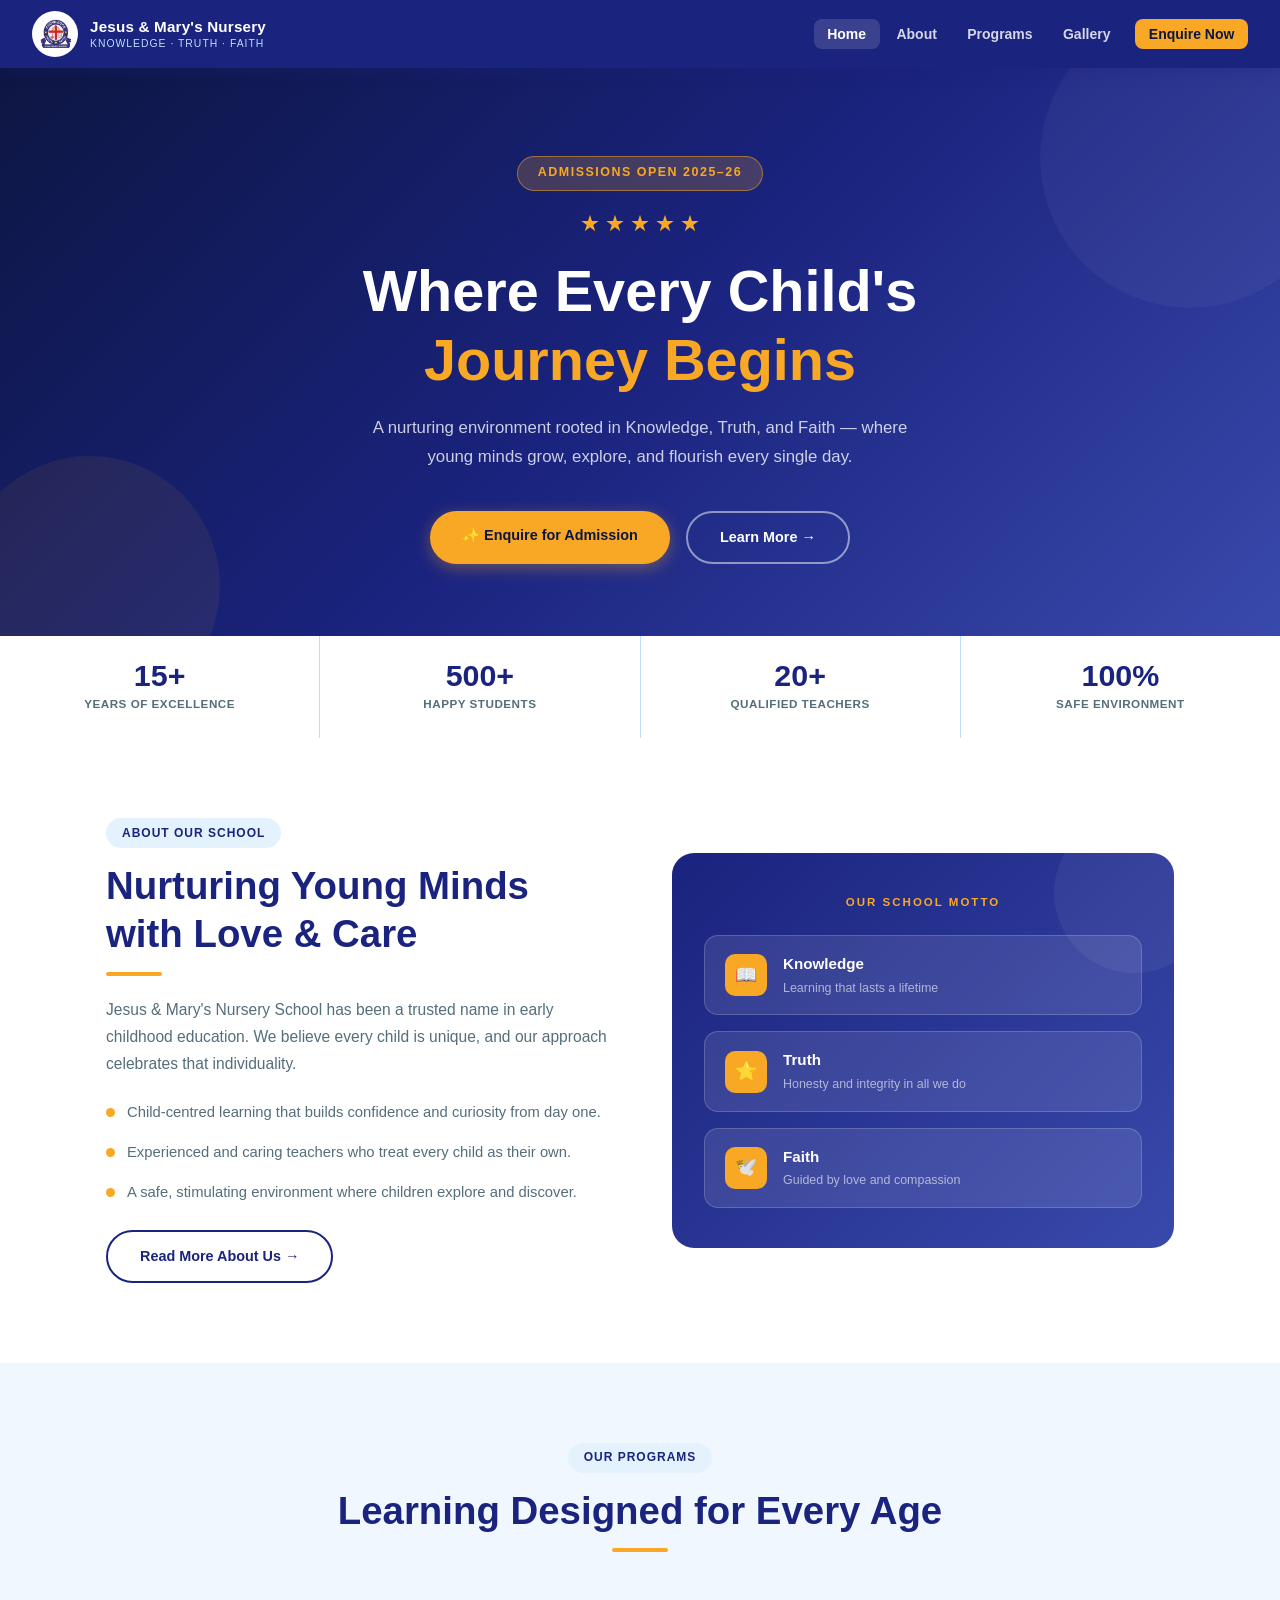
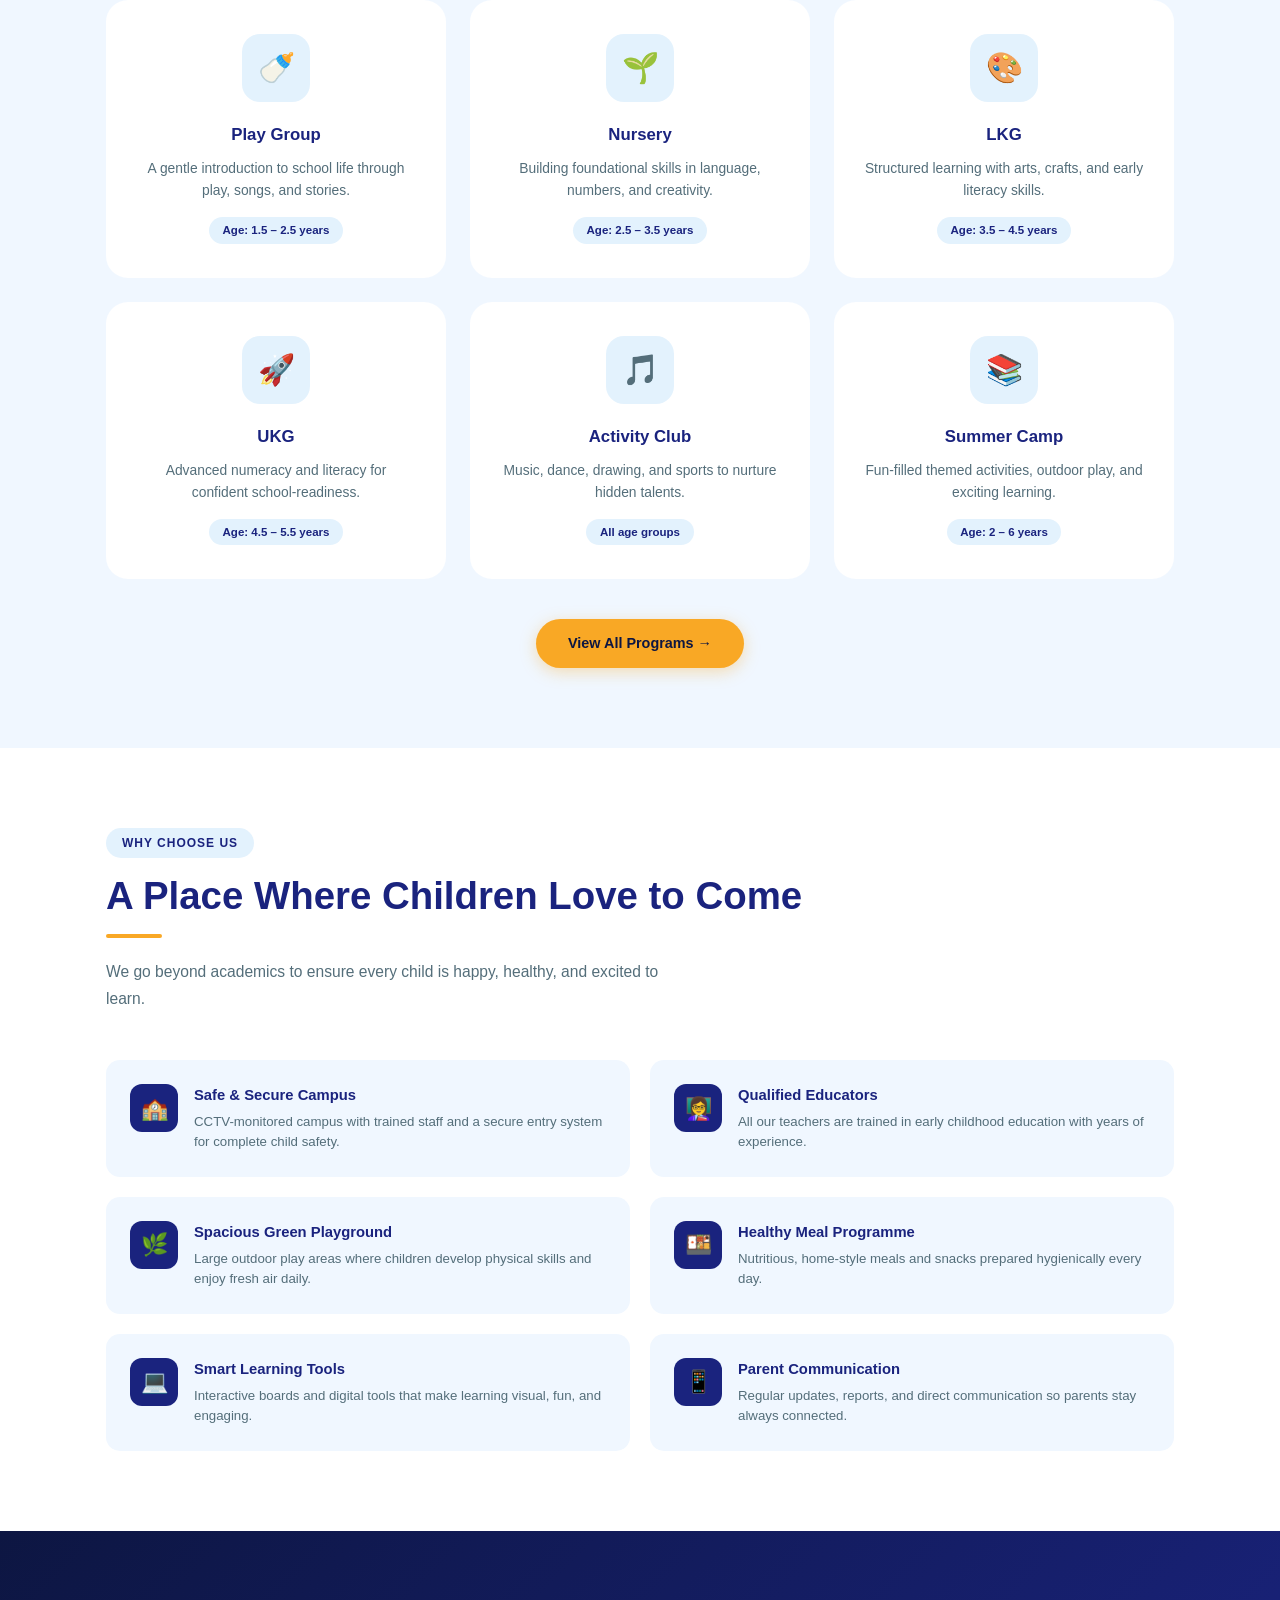
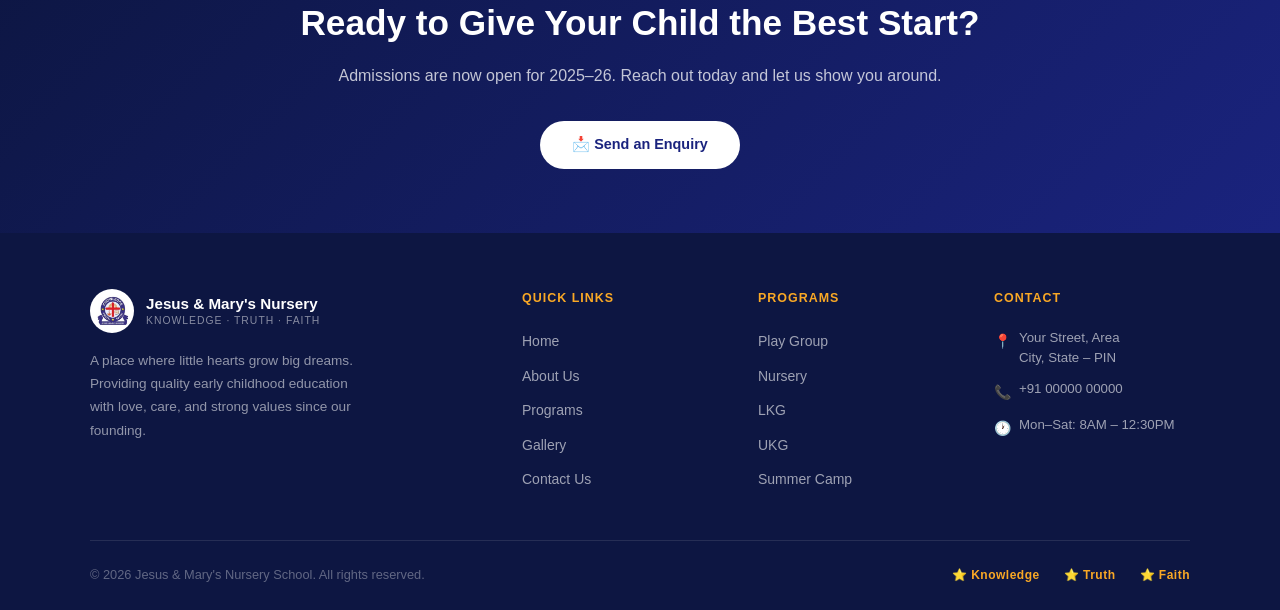
==== index.html @ dbb3da87 "Initial Commit of Jesus and Mary's Nursery School MHOW" ====
<!DOCTYPE html>
<html lang="en">
<head>
  <meta charset="UTF-8">
  <meta name="viewport" content="width=device-width, initial-scale=1.0">
  <title>Home | Jesus & Mary's Nursery School</title>
  <meta name="description" content="Jesus & Mary's Nursery School — A nurturing environment rooted in Knowledge, Truth, and Faith.">
  <link rel="stylesheet" href="css/style.css">
  <link rel="stylesheet" href="css/home.css">
</head>
<body data-page="index">

  <!-- Navbar injected by main.js -->
  <nav id="navbar"></nav>

  <!-- ── HERO ── -->
  <section class="hero">
    <div class="hero-content">
      <div class="hero-badge">Admissions Open 2025–26</div>
      <div class="hero-stars">
        <div class="star"></div><div class="star"></div><div class="star"></div>
        <div class="star"></div><div class="star"></div>
      </div>
      <h1>Where Every Child's<br><em>Journey Begins</em></h1>
      <p>A nurturing environment rooted in Knowledge, Truth, and Faith — where young minds grow, explore, and flourish every single day.</p>
      <div class="hero-btns">
        <a href="contact.html" class="btn btn-primary">✨ Enquire for Admission</a>
        <a href="about.html"   class="btn-hero-outline">Learn More →</a>
      </div>
    </div>
  </section>

  <!-- ── STATS BAR ── -->
  <div class="stats-bar">
    <div class="stat-item fade-in">
      <div class="stat-num">15+</div>
      <div class="stat-label">Years of Excellence</div>
    </div>
    <div class="stat-item fade-in delay-1">
      <div class="stat-num">500+</div>
      <div class="stat-label">Happy Students</div>
    </div>
    <div class="stat-item fade-in delay-2">
      <div class="stat-num">20+</div>
      <div class="stat-label">Qualified Teachers</div>
    </div>
    <div class="stat-item fade-in delay-3">
      <div class="stat-num">100%</div>
      <div class="stat-label">Safe Environment</div>
    </div>
  </div>

  <!-- ── ABOUT PREVIEW ── -->
  <section class="home-about">
    <div class="container">
      <div class="about-grid">
        <div class="fade-in">
          <div class="section-tag">About Our School</div>
          <h2 class="section-title">Nurturing Young Minds with Love & Care</h2>
          <div class="divider"></div>
          <p class="section-sub">Jesus & Mary's Nursery School has been a trusted name in early childhood education. We believe every child is unique, and our approach celebrates that individuality.</p>
          <div class="about-values">
            <div class="value-row">
              <div class="value-dot"></div>
              <p>Child-centred learning that builds confidence and curiosity from day one.</p>
            </div>
            <div class="value-row">
              <div class="value-dot"></div>
              <p>Experienced and caring teachers who treat every child as their own.</p>
            </div>
            <div class="value-row">
              <div class="value-dot"></div>
              <p>A safe, stimulating environment where children explore and discover.</p>
            </div>
          </div>
          <br>
          <a href="about.html" class="btn btn-outline">Read More About Us →</a>
        </div>
        <div class="motto-visual fade-in delay-2">
          <div class="motto-label">Our School Motto</div>
          <div class="motto-cards">
            <div class="motto-card">
              <div class="motto-icon">📖</div>
              <div>
                <div class="motto-card-title">Knowledge</div>
                <div class="motto-card-desc">Learning that lasts a lifetime</div>
              </div>
            </div>
            <div class="motto-card">
              <div class="motto-icon">⭐</div>
              <div>
                <div class="motto-card-title">Truth</div>
                <div class="motto-card-desc">Honesty and integrity in all we do</div>
              </div>
            </div>
            <div class="motto-card">
              <div class="motto-icon">🕊️</div>
              <div>
                <div class="motto-card-title">Faith</div>
                <div class="motto-card-desc">Guided by love and compassion</div>
              </div>
            </div>
          </div>
        </div>
      </div>
    </div>
  </section>

  <!-- ── PROGRAMS PREVIEW ── -->
  <section class="home-programs">
    <div class="container">
      <div class="text-center">
        <div class="section-tag">Our Programs</div>
        <h2 class="section-title">Learning Designed for Every Age</h2>
        <div class="divider center"></div>
      </div>
      <div class="programs-grid">
        <div class="program-card fade-in">
          <div class="prog-icon">🍼</div>
          <h3>Play Group</h3>
          <p>A gentle introduction to school life through play, songs, and stories.</p>
          <div class="prog-age">Age: 1.5 – 2.5 years</div>
        </div>
        <div class="program-card fade-in delay-1">
          <div class="prog-icon">🌱</div>
          <h3>Nursery</h3>
          <p>Building foundational skills in language, numbers, and creativity.</p>
          <div class="prog-age">Age: 2.5 – 3.5 years</div>
        </div>
        <div class="program-card fade-in delay-2">
          <div class="prog-icon">🎨</div>
          <h3>LKG</h3>
          <p>Structured learning with arts, crafts, and early literacy skills.</p>
          <div class="prog-age">Age: 3.5 – 4.5 years</div>
        </div>
        <div class="program-card fade-in">
          <div class="prog-icon">🚀</div>
          <h3>UKG</h3>
          <p>Advanced numeracy and literacy for confident school-readiness.</p>
          <div class="prog-age">Age: 4.5 – 5.5 years</div>
        </div>
        <div class="program-card fade-in delay-1">
          <div class="prog-icon">🎵</div>
          <h3>Activity Club</h3>
          <p>Music, dance, drawing, and sports to nurture hidden talents.</p>
          <div class="prog-age">All age groups</div>
        </div>
        <div class="program-card fade-in delay-2">
          <div class="prog-icon">📚</div>
          <h3>Summer Camp</h3>
          <p>Fun-filled themed activities, outdoor play, and exciting learning.</p>
          <div class="prog-age">Age: 2 – 6 years</div>
        </div>
      </div>
      <div style="text-align:center;margin-top:2.5rem;">
        <a href="programs.html" class="btn btn-primary">View All Programs →</a>
      </div>
    </div>
  </section>

  <!-- ── WHY US ── -->
  <section class="home-features">
    <div class="container">
      <div class="section-tag">Why Choose Us</div>
      <h2 class="section-title">A Place Where Children Love to Come</h2>
      <div class="divider"></div>
      <p class="section-sub">We go beyond academics to ensure every child is happy, healthy, and excited to learn.</p>
      <div class="features-grid">
        <div class="feature-card fade-in">
          <div class="feat-icon">🏫</div>
          <div>
            <h4>Safe & Secure Campus</h4>
            <p>CCTV-monitored campus with trained staff and a secure entry system for complete child safety.</p>
          </div>
        </div>
        <div class="feature-card fade-in delay-1">
          <div class="feat-icon">👩‍🏫</div>
          <div>
            <h4>Qualified Educators</h4>
            <p>All our teachers are trained in early childhood education with years of experience.</p>
          </div>
        </div>
        <div class="feature-card fade-in">
          <div class="feat-icon">🌿</div>
          <div>
            <h4>Spacious Green Playground</h4>
            <p>Large outdoor play areas where children develop physical skills and enjoy fresh air daily.</p>
          </div>
        </div>
        <div class="feature-card fade-in delay-1">
          <div class="feat-icon">🍱</div>
          <div>
            <h4>Healthy Meal Programme</h4>
            <p>Nutritious, home-style meals and snacks prepared hygienically every day.</p>
          </div>
        </div>
        <div class="feature-card fade-in">
          <div class="feat-icon">💻</div>
          <div>
            <h4>Smart Learning Tools</h4>
            <p>Interactive boards and digital tools that make learning visual, fun, and engaging.</p>
          </div>
        </div>
        <div class="feature-card fade-in delay-1">
          <div class="feat-icon">📱</div>
          <div>
            <h4>Parent Communication</h4>
            <p>Regular updates, reports, and direct communication so parents stay always connected.</p>
          </div>
        </div>
      </div>
    </div>
  </section>

  <!-- ── CTA BANNER ── -->
  <section class="home-cta">
    <div class="container text-center">
      <h2>Ready to Give Your Child the Best Start?</h2>
      <p>Admissions are now open for 2025–26. Reach out today and let us show you around.</p>
      <a href="contact.html" class="btn btn-white">📩 Send an Enquiry</a>
    </div>
  </section>

  <!-- Footer injected by main.js -->
  <footer id="footer"></footer>

  <script src="js/main.js"></script>
</body>
</html>
---- css/style.css ----
/* ═══════════════════════════════════════════════
   style.css — Shared styles for all pages
   Jesus & Mary's Nursery School
═══════════════════════════════════════════════ */

/* ── CSS VARIABLES ── */
:root {
  --primary:        #1A237E;
  --primary-light:  #3949AB;
  --primary-dark:   #0D1642;
  --sky:            #E3F2FD;
  --sky-mid:        #BBDEFB;
  --gold:           #F9A825;
  --gold-dark:      #F57F17;
  --red:            #C62828;
  --white:          #FFFFFF;
  --bg:             #F0F7FF;
  --text:           #1A237E;
  --text-muted:     #546E7A;
  --text-dark:      #1C2833;
  --border:         #BBDEFB;
  --shadow-sm:      0 2px 12px rgba(26,35,126,0.08);
  --shadow-md:      0 6px 24px rgba(26,35,126,0.12);
  --shadow-lg:      0 12px 40px rgba(26,35,126,0.16);
  --radius-sm:      8px;
  --radius-md:      14px;
  --radius-lg:      22px;
  --transition:     all 0.25s ease;
}

/* ── RESET ── */
*, *::before, *::after { margin: 0; padding: 0; box-sizing: border-box; }
html { scroll-behavior: smooth; }
body {
  font-family: 'Nunito', sans-serif;
  background: var(--white);
  color: var(--text-dark);
  overflow-x: hidden;
  line-height: 1.6;
}
img { max-width: 100%; display: block; }
a { text-decoration: none; }
ul { list-style: none; }

/* ── GOOGLE FONTS ── */
@import url('https://fonts.googleapis.com/css2?family=Nunito:wght@400;600;700;800&family=Poppins:wght@500;600;700&display=swap');

/* ══════════════════════════════════════════════
   NAVBAR
══════════════════════════════════════════════ */
#navbar {
  background: var(--primary);
  padding: 0 2rem;
  position: sticky;
  top: 0;
  z-index: 1000;
  box-shadow: 0 2px 16px rgba(26,35,126,0.35);
  height: 68px;
  display: flex;
  align-items: center;
  justify-content: space-between;
}

.nav-brand {
  display: flex;
  align-items: center;
  gap: 12px;
  text-decoration: none;
}

.nav-logo {
  width: 46px; height: 46px;
  border-radius: 50%;
  background: white;
  padding: 3px;
  object-fit: contain;
  flex-shrink: 0;
}

.nav-logo-text {
  width: 46px; height: 46px;
  border-radius: 50%;
  background: white;
  display: flex; align-items: center; justify-content: center;
  font-size: 9px; font-weight: 800;
  color: var(--primary);
  text-align: center; line-height: 1.2;
  padding: 4px; flex-shrink: 0;
}

.nav-school-name {
  color: white;
  font-size: 0.95rem;
  font-weight: 800;
  line-height: 1.2;
  letter-spacing: 0.2px;
}

.nav-school-name span {
  display: block;
  font-size: 0.65rem;
  font-weight: 500;
  color: var(--sky-mid);
  letter-spacing: 1px;
  text-transform: uppercase;
  margin-top: 2px;
}

.nav-links {
  display: flex;
  align-items: center;
  gap: 0.2rem;
}

.nav-links a {
  color: rgba(255,255,255,0.82);
  font-weight: 600;
  font-size: 0.875rem;
  padding: 0.45rem 0.85rem;
  border-radius: var(--radius-sm);
  transition: var(--transition);
}

.nav-links a:hover,
.nav-links a.active {
  background: rgba(255,255,255,0.14);
  color: white;
}

.nav-links a.nav-cta {
  background: var(--gold);
  color: var(--primary-dark) !important;
  font-weight: 800;
  margin-left: 0.5rem;
}

.nav-links a.nav-cta:hover { background: var(--gold-dark); }

.hamburger {
  display: none;
  flex-direction: column;
  gap: 5px;
  cursor: pointer;
  padding: 4px;
}

.hamburger span {
  display: block;
  width: 24px; height: 2px;
  background: white;
  border-radius: 2px;
  transition: var(--transition);
}

/* ── Mobile Nav ── */
.mobile-menu {
  display: none;
  position: absolute;
  top: 68px; left: 0; right: 0;
  background: var(--primary-dark);
  padding: 1rem;
  flex-direction: column;
  gap: 0.25rem;
  z-index: 999;
  box-shadow: var(--shadow-md);
}

.mobile-menu.open { display: flex; }

.mobile-menu a {
  color: rgba(255,255,255,0.85);
  font-weight: 600;
  font-size: 0.95rem;
  padding: 0.7rem 1rem;
  border-radius: var(--radius-sm);
  transition: var(--transition);
}

.mobile-menu a:hover { background: rgba(255,255,255,0.1); color: white; }
.mobile-menu a.nav-cta {
  background: var(--gold);
  color: var(--primary-dark);
  font-weight: 800;
  text-align: center;
  margin-top: 0.5rem;
}

/* ══════════════════════════════════════════════
   PAGE HERO BANNER (for inner pages)
══════════════════════════════════════════════ */
.page-hero {
  background: linear-gradient(135deg, var(--primary-dark) 0%, var(--primary) 60%, var(--primary-light) 100%);
  padding: 4rem 2rem 3.5rem;
  text-align: center;
  position: relative;
  overflow: hidden;
}

.page-hero::before {
  content: '';
  position: absolute;
  top: -50px; right: -50px;
  width: 220px; height: 220px;
  border-radius: 50%;
  background: rgba(255,255,255,0.04);
}

.page-hero::after {
  content: '';
  position: absolute;
  bottom: -60px; left: -30px;
  width: 200px; height: 200px;
  border-radius: 50%;
  background: rgba(249,168,37,0.07);
}

.page-hero-tag {
  display: inline-block;
  background: rgba(249,168,37,0.2);
  border: 1px solid rgba(249,168,37,0.45);
  color: var(--gold);
  padding: 0.35rem 1rem;
  border-radius: 50px;
  font-size: 0.75rem;
  font-weight: 700;
  letter-spacing: 1.5px;
  text-transform: uppercase;
  margin-bottom: 1rem;
  position: relative; z-index: 1;
}

.page-hero h1 {
  font-family: 'Poppins', sans-serif;
  font-size: clamp(1.8rem, 4vw, 3rem);
  font-weight: 700;
  color: white;
  line-height: 1.25;
  margin-bottom: 0.75rem;
  position: relative; z-index: 1;
}

.page-hero p {
  color: rgba(255,255,255,0.75);
  font-size: 1rem;
  max-width: 520px;
  margin: 0 auto;
  position: relative; z-index: 1;
}

/* ══════════════════════════════════════════════
   FOOTER
══════════════════════════════════════════════ */
#footer {
  background: var(--primary-dark);
  color: white;
  padding: 3.5rem 2rem 1.5rem;
}

.footer-inner {
  max-width: 1100px;
  margin: 0 auto;
}

.footer-grid {
  display: grid;
  grid-template-columns: 2fr 1fr 1fr 1fr;
  gap: 2.5rem;
  padding-bottom: 2.5rem;
  border-bottom: 1px solid rgba(255,255,255,0.1);
}

.footer-brand-logo {
  display: flex;
  align-items: center;
  gap: 12px;
  margin-bottom: 1rem;
}

.footer-logo-circle {
  width: 44px; height: 44px;
  border-radius: 50%;
  background: white;
  display: flex; align-items: center; justify-content: center;
  font-size: 9px; font-weight: 800;
  color: var(--primary);
  text-align: center; line-height: 1.2;
  padding: 3px; flex-shrink: 0;
}

.footer-brand-name {
  font-weight: 800;
  font-size: 0.95rem;
  line-height: 1.2;
}

.footer-brand-name span {
  display: block;
  font-size: 0.65rem;
  font-weight: 500;
  color: rgba(255,255,255,0.5);
  letter-spacing: 1px;
  text-transform: uppercase;
  margin-top: 2px;
}

.footer-brand p {
  color: rgba(255,255,255,0.55);
  font-size: 0.85rem;
  line-height: 1.7;
  max-width: 280px;
}

.footer-col h4 {
  font-size: 0.78rem;
  font-weight: 700;
  letter-spacing: 1px;
  text-transform: uppercase;
  color: var(--gold);
  margin-bottom: 1.2rem;
}

.footer-col ul li { margin-bottom: 0.55rem; }

.footer-col ul li a {
  color: rgba(255,255,255,0.6);
  font-size: 0.875rem;
  transition: var(--transition);
}

.footer-col ul li a:hover { color: white; }

.footer-contact-item {
  display: flex;
  gap: 8px;
  align-items: flex-start;
  margin-bottom: 0.7rem;
}

.footer-contact-item .fc-icon {
  font-size: 14px;
  margin-top: 2px;
  flex-shrink: 0;
}

.footer-contact-item p {
  color: rgba(255,255,255,0.6);
  font-size: 0.83rem;
  line-height: 1.5;
}

.footer-bottom {
  display: flex;
  justify-content: space-between;
  align-items: center;
  flex-wrap: wrap;
  gap: 0.5rem;
  margin-top: 1.5rem;
}

.footer-bottom p {
  color: rgba(255,255,255,0.35);
  font-size: 0.8rem;
}

.footer-motto {
  display: flex;
  gap: 1.5rem;
}

.footer-motto span {
  color: var(--gold);
  font-size: 0.75rem;
  font-weight: 700;
  letter-spacing: 0.5px;
}

/* ══════════════════════════════════════════════
   SHARED UTILITIES
══════════════════════════════════════════════ */
.container {
  max-width: 1100px;
  margin: 0 auto;
  padding: 0 1rem;
}

section { padding: 5rem 2rem; }

.section-tag {
  display: inline-block;
  background: var(--sky);
  color: var(--primary);
  padding: 0.35rem 1rem;
  border-radius: 50px;
  font-size: 0.75rem;
  font-weight: 700;
  letter-spacing: 1px;
  text-transform: uppercase;
  margin-bottom: 0.85rem;
}

.section-title {
  font-family: 'Poppins', sans-serif;
  font-size: clamp(1.6rem, 3vw, 2.4rem);
  font-weight: 700;
  color: var(--primary);
  line-height: 1.25;
  margin-bottom: 0.75rem;
}

.section-sub {
  color: var(--text-muted);
  font-size: 0.975rem;
  line-height: 1.75;
  max-width: 560px;
}

.divider {
  width: 56px; height: 4px;
  background: var(--gold);
  border-radius: 2px;
  margin: 0.85rem 0 1.25rem;
}

.divider.center { margin-left: auto; margin-right: auto; }

.text-center { text-align: center; }
.text-center .section-sub { margin-left: auto; margin-right: auto; }

/* ── BUTTONS ── */
.btn {
  display: inline-block;
  padding: 0.8rem 2rem;
  border-radius: 50px;
  font-weight: 700;
  font-size: 0.9rem;
  transition: var(--transition);
  cursor: pointer;
  border: none;
  font-family: 'Nunito', sans-serif;
}

.btn-primary {
  background: var(--gold);
  color: var(--primary-dark);
  box-shadow: 0 4px 16px rgba(249,168,37,0.35);
}

.btn-primary:hover {
  background: var(--gold-dark);
  transform: translateY(-2px);
  box-shadow: 0 8px 24px rgba(249,168,37,0.45);
}

.btn-outline {
  background: transparent;
  color: var(--primary);
  border: 2px solid var(--primary);
}

.btn-outline:hover { background: var(--primary); color: white; }

.btn-white {
  background: white;
  color: var(--primary);
}

.btn-white:hover { background: var(--sky); }

/* ── FADE-IN ANIMATION ── */
.fade-in {
  opacity: 0;
  transform: translateY(22px);
  transition: opacity 0.6s ease, transform 0.6s ease;
}

.fade-in.visible { opacity: 1; transform: translateY(0); }
.delay-1 { transition-delay: 0.1s; }
.delay-2 { transition-delay: 0.2s; }
.delay-3 { transition-delay: 0.3s; }
.delay-4 { transition-delay: 0.4s; }

/* ══════════════════════════════════════════════
   RESPONSIVE
══════════════════════════════════════════════ */
@media (max-width: 900px) {
  .footer-grid { grid-template-columns: 1fr 1fr; }
}

@media (max-width: 768px) {
  .nav-links { display: none; }
  .hamburger { display: flex; }
  section { padding: 3.5rem 1.25rem; }
  .footer-grid { grid-template-columns: 1fr 1fr; gap: 2rem; }
}

@media (max-width: 480px) {
  #navbar { padding: 0 1.25rem; }
  .footer-grid { grid-template-columns: 1fr; }
  .footer-bottom { flex-direction: column; text-align: center; }
}
---- css/home.css ----
/* ═══════════════════════════════════════════════
   home.css — Homepage specific styles
═══════════════════════════════════════════════ */

/* ── HERO ── */
.hero {
  background: linear-gradient(135deg, var(--primary-dark) 0%, var(--primary) 50%, var(--primary-light) 100%);
  padding: 5.5rem 2rem 4.5rem;
  text-align: center;
  position: relative;
  overflow: hidden;
}

.hero::before {
  content: '';
  position: absolute;
  top: -60px; right: -60px;
  width: 300px; height: 300px;
  border-radius: 50%;
  background: rgba(255,255,255,0.04);
}

.hero::after {
  content: '';
  position: absolute;
  bottom: -80px; left: -40px;
  width: 260px; height: 260px;
  border-radius: 50%;
  background: rgba(249,168,37,0.07);
}

.hero-content { position: relative; z-index: 1; }

.hero-badge {
  display: inline-block;
  background: rgba(249,168,37,0.2);
  border: 1px solid rgba(249,168,37,0.5);
  color: var(--gold);
  padding: 0.4rem 1.25rem;
  border-radius: 50px;
  font-size: 0.78rem;
  font-weight: 700;
  letter-spacing: 1.5px;
  text-transform: uppercase;
  margin-bottom: 1.5rem;
}

.hero-stars {
  display: flex;
  justify-content: center;
  gap: 7px;
  margin-bottom: 1.5rem;
}

.star {
  width: 18px; height: 18px;
  background: var(--gold);
  clip-path: polygon(50% 0%, 61% 35%, 98% 35%, 68% 57%, 79% 91%, 50% 70%, 21% 91%, 32% 57%, 2% 35%, 39% 35%);
  animation: twinkle 2s ease-in-out infinite alternate;
}

.star:nth-child(2) { animation-delay: 0.3s; }
.star:nth-child(3) { animation-delay: 0.6s; }
.star:nth-child(4) { animation-delay: 0.9s; }
.star:nth-child(5) { animation-delay: 1.2s; }

@keyframes twinkle {
  from { opacity: 0.6; transform: scale(0.9); }
  to   { opacity: 1;   transform: scale(1.1); }
}

.hero h1 {
  font-family: 'Poppins', sans-serif;
  font-size: clamp(2rem, 5vw, 3.6rem);
  font-weight: 700;
  color: white;
  line-height: 1.2;
  margin-bottom: 1.1rem;
}

.hero h1 em { color: var(--gold); font-style: normal; }

.hero p {
  color: rgba(255,255,255,0.78);
  font-size: 1.05rem;
  max-width: 540px;
  margin: 0 auto 2.5rem;
  line-height: 1.75;
}

.hero-btns {
  display: flex;
  gap: 1rem;
  justify-content: center;
  flex-wrap: wrap;
}

.btn-hero-outline {
  background: transparent;
  color: white;
  padding: 0.8rem 2rem;
  border-radius: 50px;
  font-weight: 700;
  font-size: 0.9rem;
  border: 2px solid rgba(255,255,255,0.5);
  transition: var(--transition);
  display: inline-block;
}

.btn-hero-outline:hover {
  background: rgba(255,255,255,0.1);
  border-color: white;
}

/* ── STATS BAR ── */
.stats-bar {
  background: white;
  box-shadow: var(--shadow-md);
  display: flex;
  justify-content: center;
  flex-wrap: wrap;
}

.stat-item {
  text-align: center;
  padding: 1.5rem 2.5rem;
  border-right: 1px solid var(--sky-mid);
  flex: 1;
  min-width: 120px;
}

.stat-item:last-child { border-right: none; }

.stat-num {
  font-size: 1.9rem;
  font-weight: 800;
  color: var(--primary);
  line-height: 1;
}

.stat-label {
  font-size: 0.73rem;
  color: var(--text-muted);
  font-weight: 600;
  text-transform: uppercase;
  letter-spacing: 0.5px;
  margin-top: 5px;
}

/* ── ABOUT PREVIEW ── */
.home-about { background: var(--white); }

.about-grid {
  display: grid;
  grid-template-columns: 1fr 1fr;
  gap: 4rem;
  align-items: center;
}

.motto-visual {
  background: linear-gradient(135deg, var(--primary) 0%, var(--primary-light) 100%);
  border-radius: var(--radius-lg);
  padding: 2.5rem 2rem;
  position: relative;
  overflow: hidden;
}

.motto-visual::before {
  content: '';
  position: absolute;
  top: -40px; right: -40px;
  width: 160px; height: 160px;
  border-radius: 50%;
  background: rgba(255,255,255,0.05);
}

.motto-label {
  color: var(--gold);
  font-size: 0.72rem;
  font-weight: 700;
  letter-spacing: 2px;
  text-transform: uppercase;
  margin-bottom: 1.5rem;
  text-align: center;
}

.motto-cards { display: flex; flex-direction: column; gap: 1rem; }

.motto-card {
  background: rgba(255,255,255,0.1);
  border: 1px solid rgba(255,255,255,0.18);
  border-radius: var(--radius-md);
  padding: 1rem 1.25rem;
  display: flex;
  align-items: center;
  gap: 1rem;
}

.motto-icon {
  width: 42px; height: 42px;
  background: var(--gold);
  border-radius: 10px;
  display: flex; align-items: center; justify-content: center;
  font-size: 18px;
  flex-shrink: 0;
}

.motto-card-title { color: white; font-weight: 700; font-size: 0.95rem; }
.motto-card-desc { color: rgba(255,255,255,0.6); font-size: 0.78rem; margin-top: 2px; }

.about-values { display: flex; flex-direction: column; gap: 1rem; margin-top: 1.5rem; }

.value-row {
  display: flex;
  gap: 12px;
  align-items: flex-start;
}

.value-dot {
  width: 9px; height: 9px;
  background: var(--gold);
  border-radius: 50%;
  margin-top: 7px;
  flex-shrink: 0;
}

.value-row p { color: var(--text-muted); font-size: 0.925rem; line-height: 1.6; }

/* ── PROGRAMS PREVIEW ── */
.home-programs { background: var(--bg); }

.programs-grid {
  display: grid;
  grid-template-columns: repeat(3, 1fr);
  gap: 1.5rem;
  margin-top: 3rem;
}

.program-card {
  background: white;
  border-radius: var(--radius-lg);
  padding: 2rem 1.75rem;
  text-align: center;
  transition: var(--transition);
  border: 2px solid transparent;
  position: relative;
  overflow: hidden;
}

.program-card::after {
  content: '';
  position: absolute;
  bottom: 0; left: 0; right: 0; height: 4px;
  background: var(--gold);
  transform: scaleX(0);
  transition: transform 0.3s ease;
}

.program-card:hover {
  border-color: var(--sky-mid);
  transform: translateY(-6px);
  box-shadow: var(--shadow-lg);
}

.program-card:hover::after { transform: scaleX(1); }

.prog-icon {
  width: 68px; height: 68px;
  background: var(--sky);
  border-radius: 18px;
  display: flex; align-items: center; justify-content: center;
  font-size: 30px;
  margin: 0 auto 1.25rem;
}

.program-card h3 {
  font-family: 'Poppins', sans-serif;
  color: var(--primary);
  font-size: 1.05rem;
  font-weight: 700;
  margin-bottom: 0.5rem;
}

.program-card p { color: var(--text-muted); font-size: 0.865rem; line-height: 1.6; }

.prog-age {
  display: inline-block;
  background: var(--sky);
  color: var(--primary);
  font-size: 0.72rem;
  font-weight: 700;
  padding: 0.25rem 0.85rem;
  border-radius: 50px;
  margin-top: 1rem;
}

/* ── WHY US ── */
.home-features { background: white; }

.features-grid {
  display: grid;
  grid-template-columns: repeat(2, 1fr);
  gap: 1.25rem;
  margin-top: 3rem;
}

.feature-card {
  display: flex;
  gap: 1rem;
  padding: 1.5rem;
  background: var(--bg);
  border-radius: var(--radius-md);
  transition: var(--transition);
}

.feature-card:hover { background: var(--sky); transform: translateX(4px); }

.feat-icon {
  width: 48px; height: 48px;
  background: var(--primary);
  border-radius: 12px;
  display: flex; align-items: center; justify-content: center;
  font-size: 22px;
  flex-shrink: 0;
}

.feature-card h4 { color: var(--primary); font-weight: 700; font-size: 0.925rem; margin-bottom: 0.25rem; }
.feature-card p { color: var(--text-muted); font-size: 0.83rem; line-height: 1.55; }

/* ── CTA BANNER ── */
.home-cta {
  background: linear-gradient(135deg, var(--primary-dark) 0%, var(--primary) 100%);
  text-align: center;
  padding: 4rem 2rem;
}

.home-cta h2 {
  font-family: 'Poppins', sans-serif;
  color: white;
  font-size: clamp(1.5rem, 3vw, 2.2rem);
  font-weight: 700;
  margin-bottom: 0.75rem;
}

.home-cta p {
  color: rgba(255,255,255,0.75);
  margin-bottom: 2rem;
  font-size: 1rem;
}

/* ── RESPONSIVE ── */
@media (max-width: 900px) {
  .programs-grid { grid-template-columns: repeat(2, 1fr); }
}

@media (max-width: 768px) {
  .about-grid { grid-template-columns: 1fr; gap: 2.5rem; }
  .features-grid { grid-template-columns: 1fr; }
}

@media (max-width: 480px) {
  .programs-grid { grid-template-columns: 1fr; }
  .stat-item { padding: 1.25rem 1rem; }
}
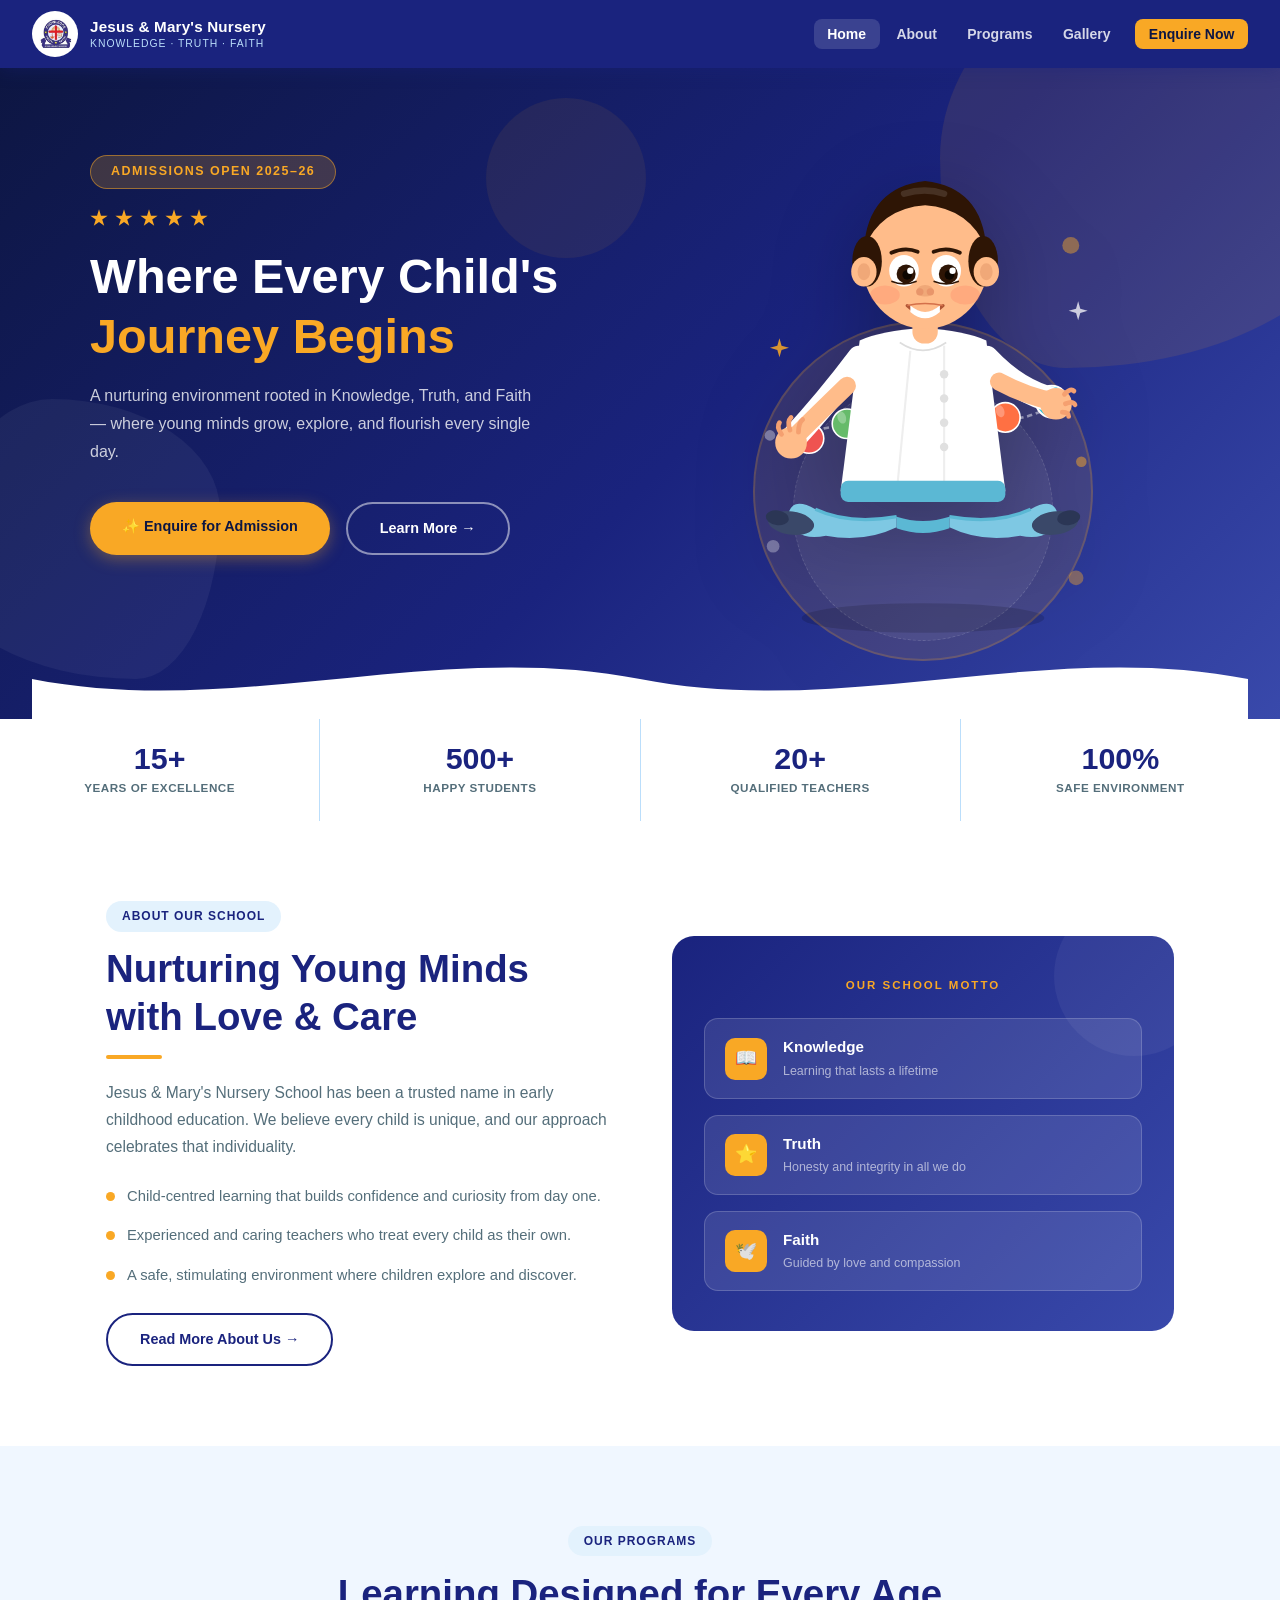
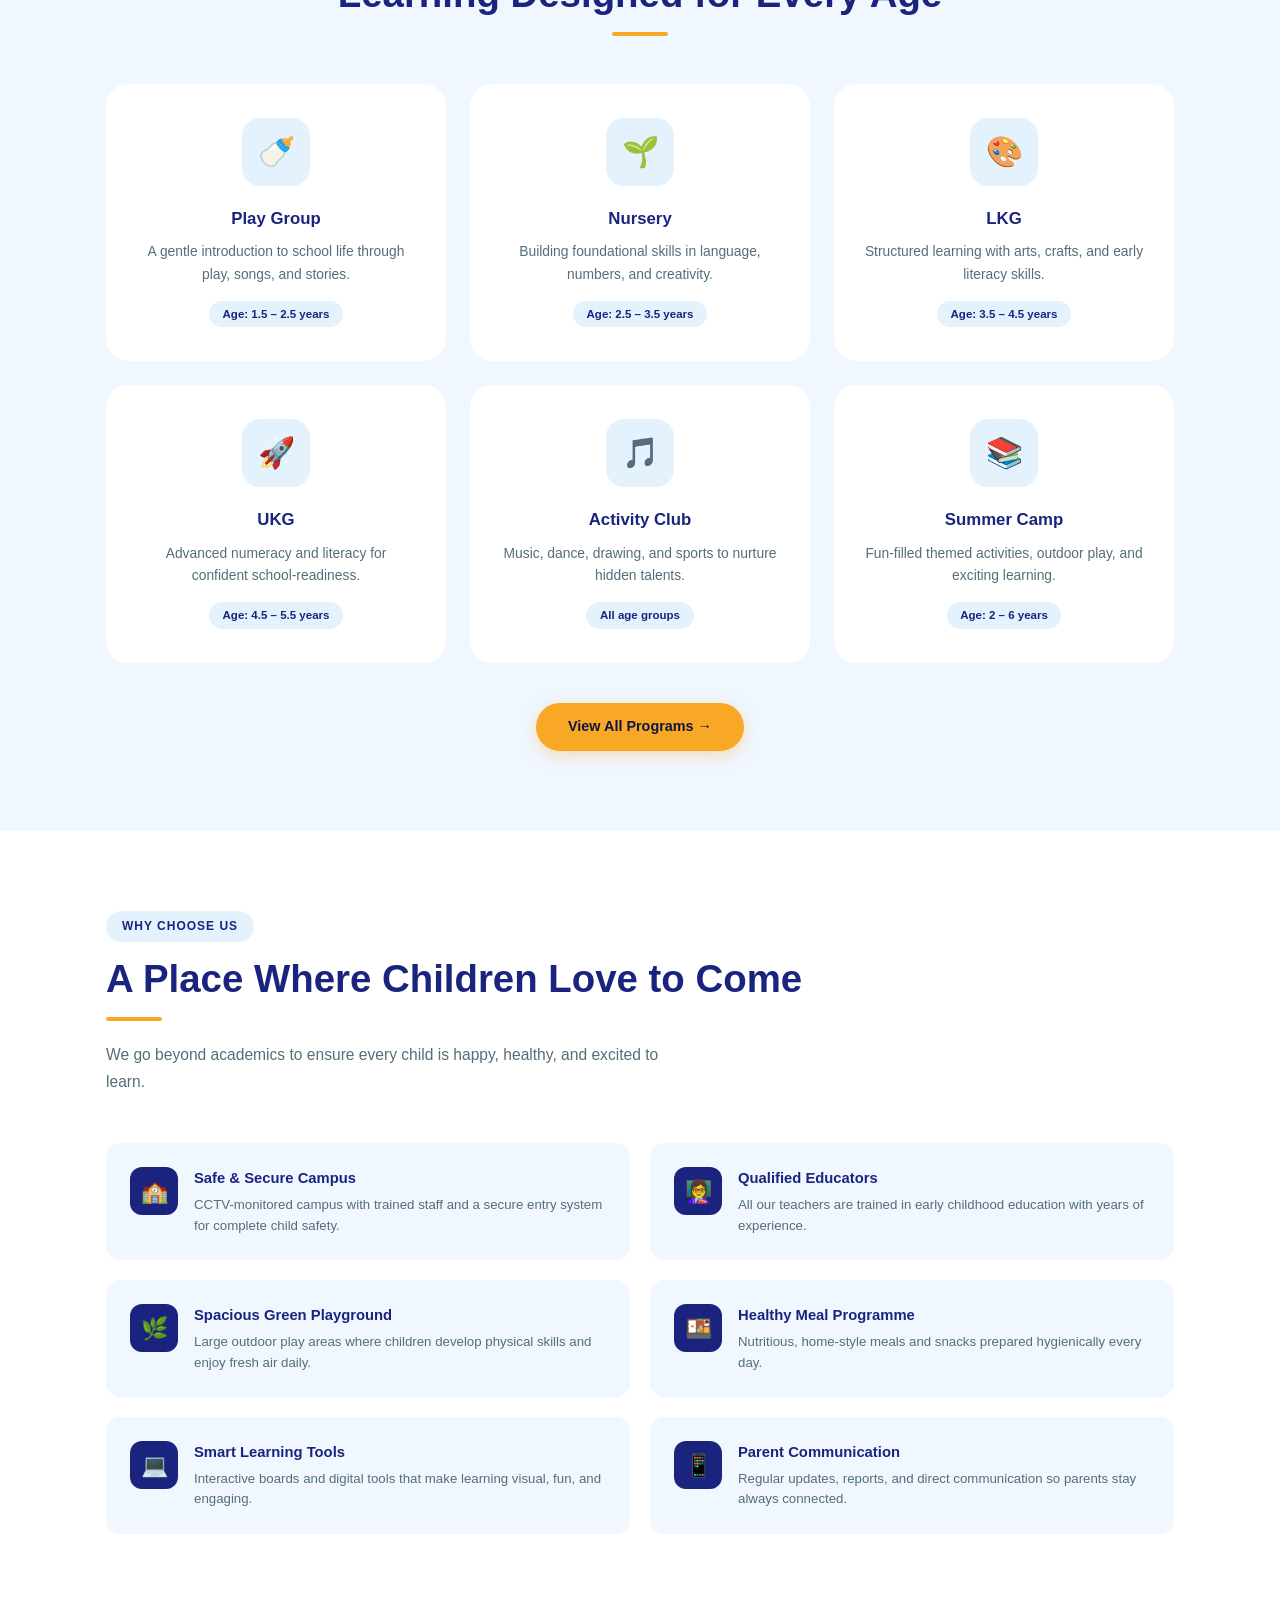
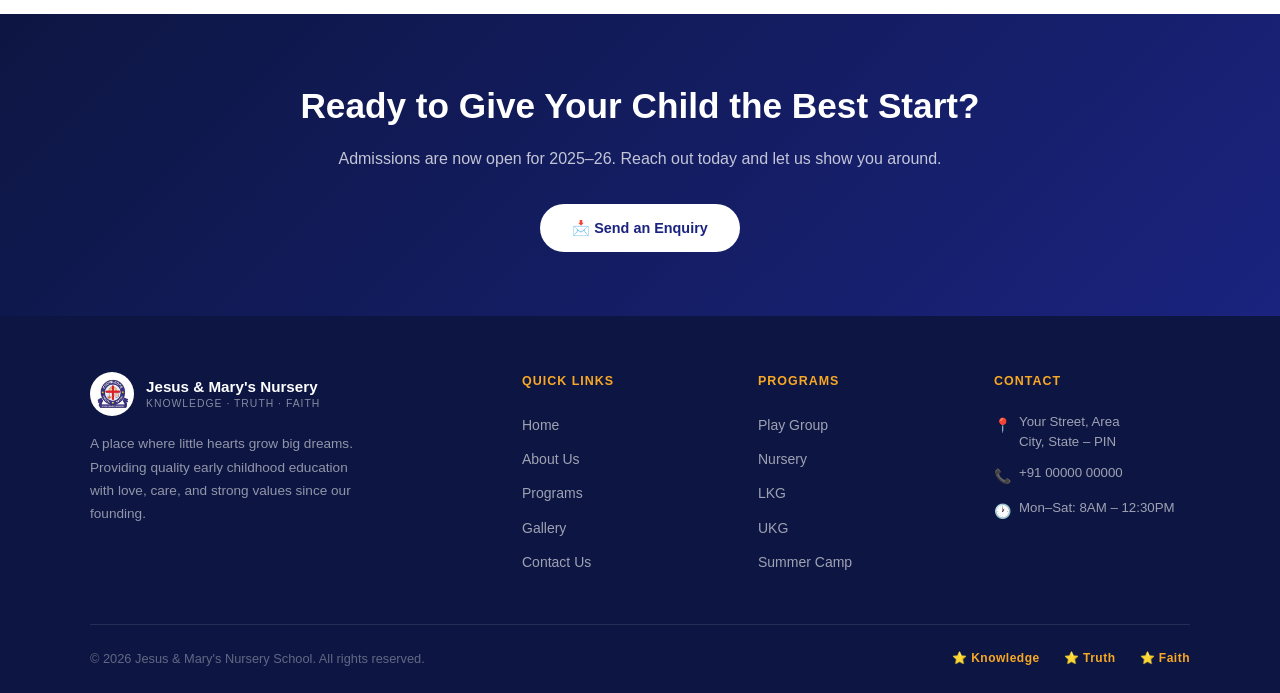
==== commit a95298a4: "Hero Design" ====
--- a/index.html
+++ b/index.html
@@ -15,18 +15,218 @@
 
   <!-- ── HERO ── -->
   <section class="hero">
-    <div class="hero-content">
-      <div class="hero-badge">Admissions Open 2025–26</div>
-      <div class="hero-stars">
-        <div class="star"></div><div class="star"></div><div class="star"></div>
-        <div class="star"></div><div class="star"></div>
-      </div>
-      <h1>Where Every Child's<br><em>Journey Begins</em></h1>
-      <p>A nurturing environment rooted in Knowledge, Truth, and Faith — where young minds grow, explore, and flourish every single day.</p>
-      <div class="hero-btns">
-        <a href="contact.html" class="btn btn-primary">✨ Enquire for Admission</a>
-        <a href="about.html"   class="btn-hero-outline">Learn More →</a>
-      </div>
+    <!-- Organic blob decorations -->
+    <div class="hero-blob hero-blob-1"></div>
+    <div class="hero-blob hero-blob-2"></div>
+    <div class="hero-blob hero-blob-3"></div>
+
+    <div class="hero-inner">
+
+      <!-- LEFT: Text -->
+      <div class="hero-content">
+        <div class="hero-badge">Admissions Open 2025–26</div>
+        <div class="hero-stars">
+          <div class="star"></div><div class="star"></div><div class="star"></div>
+          <div class="star"></div><div class="star"></div>
+        </div>
+        <h1>Where Every Child's<br><em>Journey Begins</em></h1>
+        <p>A nurturing environment rooted in Knowledge, Truth, and Faith — where young minds grow, explore, and flourish every single day.</p>
+        <div class="hero-btns">
+          <a href="contact.html" class="btn btn-primary">✨ Enquire for Admission</a>
+          <a href="about.html"   class="btn-hero-outline">Learn More →</a>
+        </div>
+      </div>
+
+      <!-- RIGHT: Child Illustration — white shirt, sky-blue pants, threading beads (fine motor skill) -->
+      <div class="hero-illustration">
+        <div class="hero-ring hero-ring-1"></div>
+        <div class="hero-ring hero-ring-2"></div>
+
+        <svg class="hero-child-svg" viewBox="0 0 360 490" xmlns="http://www.w3.org/2000/svg" aria-label="Child sitting cross-legged threading colourful beads">
+
+          <!-- Ground shadow -->
+          <ellipse cx="180" cy="468" rx="115" ry="14" fill="rgba(0,0,0,0.15)"/>
+
+          <!-- ════════════ BEAD STRING ════════════ -->
+          <!-- Thread / string -->
+          <path d="M 55 302 Q 85 282 118 288 Q 148 295 178 283 Q 210 270 244 278 Q 272 284 300 268"
+                stroke="rgba(255,255,255,0.45)" stroke-width="2.5" fill="none" stroke-dasharray="5 3.5"/>
+
+          <!-- Bead 1 – red -->
+          <circle cx="72"  cy="298" r="14" fill="#EF5350" stroke="white" stroke-width="1.5"/>
+          <ellipse cx="67" cy="292" rx="4" ry="6" fill="rgba(255,255,255,0.28)" transform="rotate(-20 67 292)"/>
+
+          <!-- Bead 2 – green -->
+          <circle cx="108" cy="284" r="14" fill="#66BB6A" stroke="white" stroke-width="1.5"/>
+          <ellipse cx="103" cy="278" rx="4" ry="6" fill="rgba(255,255,255,0.28)" transform="rotate(-20 103 278)"/>
+
+          <!-- Bead 3 – blue -->
+          <circle cx="148" cy="285" r="14" fill="#42A5F5" stroke="white" stroke-width="1.5"/>
+          <ellipse cx="143" cy="279" rx="4" ry="6" fill="rgba(255,255,255,0.28)" transform="rotate(-20 143 279)"/>
+
+          <!-- Bead 4 – gold -->
+          <circle cx="184" cy="276" r="14" fill="#FFA726" stroke="white" stroke-width="1.5"/>
+          <ellipse cx="179" cy="270" rx="4" ry="6" fill="rgba(255,255,255,0.28)" transform="rotate(-20 179 270)"/>
+
+          <!-- Bead 5 – purple -->
+          <circle cx="222" cy="277" r="14" fill="#AB47BC" stroke="white" stroke-width="1.5"/>
+          <ellipse cx="217" cy="271" rx="4" ry="6" fill="rgba(255,255,255,0.28)" transform="rotate(-20 217 271)"/>
+
+          <!-- Bead 6 – orange -->
+          <circle cx="258" cy="278" r="14" fill="#FF7043" stroke="white" stroke-width="1.5"/>
+          <ellipse cx="253" cy="272" rx="4" ry="6" fill="rgba(255,255,255,0.28)" transform="rotate(-20 253 272)"/>
+
+          <!-- Bead being threaded (teal) — in right hand -->
+          <circle cx="302" cy="263" r="15" fill="#26C6DA" stroke="white" stroke-width="2"/>
+          <ellipse cx="296" cy="256" rx="4.5" ry="7" fill="rgba(255,255,255,0.3)" transform="rotate(-20 296 256)"/>
+          <!-- Bead hole -->
+          <ellipse cx="302" cy="263" rx="4" ry="4" fill="rgba(0,0,0,0.18)"/>
+
+          <!-- ════════════ LEGS (cross-legged) ════════════ -->
+          <!-- Back left leg -->
+          <path d="M 155 372 Q 108 380 78 365 Q 55 352 52 372 Q 58 396 88 390 Q 124 397 155 382 Z"
+                fill="#7EC8E3"/>
+          <!-- Back right leg -->
+          <path d="M 205 372 Q 252 380 282 365 Q 305 352 308 372 Q 302 396 272 390 Q 236 397 205 382 Z"
+                fill="#7EC8E3"/>
+          <!-- Centre overlap -->
+          <path d="M 155 372 Q 180 380 205 372 L 205 383 Q 180 392 155 383 Z" fill="#5BB8D4"/>
+
+          <!-- Leg shading -->
+          <path d="M 78 365 Q 110 380 155 372" stroke="#5BB8D4" stroke-width="3" fill="none"/>
+          <path d="M 282 365 Q 250 380 205 372" stroke="#5BB8D4" stroke-width="3" fill="none"/>
+
+          <!-- Shoes -->
+          <ellipse cx="55"  cy="378" rx="22" ry="11" fill="#3A4869" transform="rotate(8 55 378)"/>
+          <ellipse cx="42"  cy="373" rx="11" ry="7"  fill="#2B3655" transform="rotate(8 42 373)"/>
+          <ellipse cx="305" cy="378" rx="22" ry="11" fill="#3A4869" transform="rotate(-8 305 378)"/>
+          <ellipse cx="318" cy="373" rx="11" ry="7"  fill="#2B3655" transform="rotate(-8 318 373)"/>
+
+          <!-- ════════════ BODY — white shirt ════════════ -->
+          <path d="M 120 205 Q 140 196 180 193 Q 220 196 240 205 L 258 348 Q 180 368 102 348 Z"
+                fill="white"/>
+
+          <!-- Shirt shadow/fold lines -->
+          <path d="M 168 215 L 156 340" stroke="#EEEEEE" stroke-width="2" fill="none"/>
+          <path d="M 200 210 L 200 348" stroke="#EEEEEE" stroke-width="2" fill="none"/>
+
+          <!-- Collar V-shape -->
+          <path d="M 158 207 Q 180 222 202 207" fill="none" stroke="#DDD" stroke-width="1.5"/>
+
+          <!-- Buttons -->
+          <circle cx="200" cy="237" r="4" fill="#E0E0E0"/>
+          <circle cx="200" cy="260" r="4" fill="#E0E0E0"/>
+          <circle cx="200" cy="283" r="4" fill="#E0E0E0"/>
+          <circle cx="200" cy="306" r="4" fill="#E0E0E0"/>
+
+          <!-- Shirt hem / waistband -->
+          <rect x="102" y="338" width="156" height="20" rx="7" fill="#5BB8D4"/>
+
+          <!-- ════════════ ARMS ════════════ -->
+          <!-- Left arm (extended left, holding string start) -->
+          <path d="M 120 222 Q 90 262 55 300" stroke="white" stroke-width="24" fill="none" stroke-linecap="round"/>
+          <!-- Left forearm (skin) -->
+          <path d="M 108 248 Q 80 275 55 300" stroke="#FFBC8A" stroke-width="17" fill="none" stroke-linecap="round"/>
+          <!-- Left hand -->
+          <circle cx="55" cy="302" r="15" fill="#FFBC8A"/>
+          <!-- Left fingers -->
+          <path d="M 46 294 Q 41 287 44 283" stroke="#F5A070" stroke-width="4.5" fill="none" stroke-linecap="round"/>
+          <path d="M 54 290 Q 51 282 55 278" stroke="#F5A070" stroke-width="4.5" fill="none" stroke-linecap="round"/>
+          <path d="M 62 292 Q 62 283 66 280" stroke="#F5A070" stroke-width="4.5" fill="none" stroke-linecap="round"/>
+
+          <!-- Right arm (bent, picking up / threading bead) -->
+          <path d="M 240 222 Q 270 254 305 262" stroke="white" stroke-width="24" fill="none" stroke-linecap="round"/>
+          <!-- Right forearm (skin) -->
+          <path d="M 252 244 Q 278 258 305 263" stroke="#FFBC8A" stroke-width="17" fill="none" stroke-linecap="round"/>
+          <!-- Right hand -->
+          <circle cx="306" cy="265" r="15" fill="#FFBC8A"/>
+          <!-- Right fingers (pincer grip — fine motor) -->
+          <path d="M 314 256 Q 320 250 323 253" stroke="#F5A070" stroke-width="4.5" fill="none" stroke-linecap="round"/>
+          <path d="M 315 265 Q 322 262 324 266" stroke="#F5A070" stroke-width="4.5" fill="none" stroke-linecap="round"/>
+          <path d="M 312 273 Q 318 273 318 277" stroke="#F5A070" stroke-width="4.5" fill="none" stroke-linecap="round"/>
+
+          <!-- ════════════ NECK ════════════ -->
+          <rect x="170" y="178" width="24" height="30" rx="11" fill="#FFBC8A"/>
+
+          <!-- ════════════ HEAD ════════════ -->
+          <ellipse cx="182" cy="130" rx="60" ry="64" fill="#FFBC8A"/>
+
+          <!-- ════════════ HAIR ════════════ -->
+          <!-- Main hair -->
+          <path d="M 124 118 Q 128 60 182 54 Q 236 60 240 118 Q 224 80 182 77 Q 140 80 124 118 Z"
+                fill="#2E1505"/>
+          <!-- Left side hair -->
+          <ellipse cx="127" cy="130" rx="14" ry="24" fill="#2E1505"/>
+          <!-- Right side hair -->
+          <ellipse cx="237" cy="130" rx="14" ry="24" fill="#2E1505"/>
+          <!-- Hair highlight -->
+          <path d="M 162 66 Q 182 60 200 66" stroke="rgba(255,255,255,0.12)" stroke-width="6" fill="none" stroke-linecap="round"/>
+
+          <!-- ════════════ EARS ════════════ -->
+          <ellipse cx="124" cy="140" rx="12" ry="14" fill="#FFBC8A"/>
+          <ellipse cx="240" cy="140" rx="12" ry="14" fill="#FFBC8A"/>
+          <ellipse cx="124" cy="140" rx="6"  ry="8"  fill="#F0A878"/>
+          <ellipse cx="240" cy="140" rx="6"  ry="8"  fill="#F0A878"/>
+
+          <!-- ════════════ EYES ════════════ -->
+          <!-- Whites -->
+          <ellipse cx="162" cy="139" rx="14" ry="15" fill="white"/>
+          <ellipse cx="202" cy="139" rx="14" ry="15" fill="white"/>
+          <!-- Irises -->
+          <circle cx="164" cy="142" r="9"  fill="#2E1505"/>
+          <circle cx="204" cy="142" r="9"  fill="#2E1505"/>
+          <!-- Pupils -->
+          <circle cx="165" cy="143" r="4.5" fill="#0D0600"/>
+          <circle cx="205" cy="143" r="4.5" fill="#0D0600"/>
+          <!-- Shines -->
+          <circle cx="168" cy="139" r="3"  fill="white"/>
+          <circle cx="208" cy="139" r="3"  fill="white"/>
+          <!-- Lower lash line -->
+          <path d="M 150 149 Q 162 154 174 149" stroke="#2E1505" stroke-width="1.5" fill="none"/>
+          <path d="M 190 149 Q 202 154 214 149" stroke="#2E1505" stroke-width="1.5" fill="none"/>
+
+          <!-- ════════════ EYEBROWS ════════════ -->
+          <path d="M 150 122 Q 163 116 175 121" stroke="#2E1505" stroke-width="3.5" fill="none" stroke-linecap="round"/>
+          <path d="M 190 121 Q 203 116 215 122" stroke="#2E1505" stroke-width="3.5" fill="none" stroke-linecap="round"/>
+
+          <!-- ════════════ NOSE ════════════ -->
+          <ellipse cx="182" cy="158" rx="8" ry="5.5" fill="#F0A878"/>
+          <circle cx="177" cy="159" r="3.5" fill="#E8956A"/>
+          <circle cx="187" cy="159" r="3.5" fill="#E8956A"/>
+
+          <!-- ════════════ SMILE ════════════ -->
+          <path d="M 165 172 Q 182 188 199 172" stroke="#B05535" stroke-width="3" fill="none" stroke-linecap="round"/>
+          <!-- Teeth -->
+          <path d="M 168 172 Q 182 184 196 172 L 196 178 Q 182 190 168 178 Z" fill="white"/>
+          <!-- Lip detail -->
+          <path d="M 165 172 Q 182 168 199 172" stroke="#D4704A" stroke-width="1.5" fill="none"/>
+
+          <!-- ════════════ CHEEKS ════════════ -->
+          <ellipse cx="144" cy="162" rx="14" ry="9" fill="rgba(255,100,80,0.2)"/>
+          <ellipse cx="220" cy="162" rx="14" ry="9" fill="rgba(255,100,80,0.2)"/>
+
+          <!-- ════════════ DECORATIVE SPARKLES ════════════ -->
+          <!-- Gold star left -->
+          <path d="M 42 210 L 44 203 L 46 210 L 53 212 L 46 214 L 44 221 L 42 214 L 35 212 Z"
+                fill="rgba(249,168,37,0.85)"/>
+          <!-- White star right -->
+          <path d="M 325 175 L 327 168 L 329 175 L 336 177 L 329 179 L 327 186 L 325 179 L 318 177 Z"
+                fill="rgba(255,255,255,0.75)"/>
+          <!-- Small dot accents -->
+          <circle cx="35"  cy="295" r="5" fill="rgba(255,255,255,0.35)"/>
+          <circle cx="330" cy="320" r="5" fill="rgba(249,168,37,0.5)"/>
+          <circle cx="325" cy="430" r="7" fill="rgba(249,168,37,0.4)"/>
+          <circle cx="38"  cy="400" r="6" fill="rgba(255,255,255,0.3)"/>
+          <circle cx="320" cy="115" r="8" fill="rgba(249,168,37,0.45)"/>
+        </svg>
+      </div>
+    </div>
+
+    <!-- Wave bottom transition to white -->
+    <div class="hero-wave-bottom">
+      <svg viewBox="0 0 1440 80" preserveAspectRatio="none" xmlns="http://www.w3.org/2000/svg">
+        <path d="M0,40 C240,80 480,0 720,40 C960,80 1200,0 1440,40 L1440,80 L0,80 Z" fill="white"/>
+      </svg>
     </div>
   </section>
 
@@ -56,9 +256,9 @@
       <div class="about-grid">
         <div class="fade-in">
           <div class="section-tag">About Our School</div>
-          <h2 class="section-title">Nurturing Young Minds with Love & Care</h2>
+          <h2 class="section-title">Nurturing Young Minds with Love &amp; Care</h2>
           <div class="divider"></div>
-          <p class="section-sub">Jesus & Mary's Nursery School has been a trusted name in early childhood education. We believe every child is unique, and our approach celebrates that individuality.</p>
+          <p class="section-sub">Jesus &amp; Mary's Nursery School has been a trusted name in early childhood education. We believe every child is unique, and our approach celebrates that individuality.</p>
           <div class="about-values">
             <div class="value-row">
               <div class="value-dot"></div>
@@ -169,7 +369,7 @@
         <div class="feature-card fade-in">
           <div class="feat-icon">🏫</div>
           <div>
-            <h4>Safe & Secure Campus</h4>
+            <h4>Safe &amp; Secure Campus</h4>
             <p>CCTV-monitored campus with trained staff and a secure entry system for complete child safety.</p>
           </div>
         </div>
--- a/css/home.css
+++ b/css/home.css
@@ -1,35 +1,69 @@
 /* ═══════════════════════════════════════════════
    home.css — Homepage specific styles
+   Jesus & Mary's Nursery School
 ═══════════════════════════════════════════════ */
 
-/* ── HERO ── */
+/* ══════════════════════════════════════════════
+   HERO — SPLIT LAYOUT
+══════════════════════════════════════════════ */
 .hero {
-  background: linear-gradient(135deg, var(--primary-dark) 0%, var(--primary) 50%, var(--primary-light) 100%);
-  padding: 5.5rem 2rem 4.5rem;
-  text-align: center;
+  background: linear-gradient(135deg, var(--primary-dark) 0%, var(--primary) 55%, var(--primary-light) 100%);
+  padding: 3.5rem 2rem 0;
   position: relative;
   overflow: hidden;
-}
-
-.hero::before {
-  content: '';
+  min-height: 560px;
+}
+
+/* ── Organic blob decorations ── */
+.hero-blob {
   position: absolute;
-  top: -60px; right: -60px;
-  width: 300px; height: 300px;
   border-radius: 50%;
-  background: rgba(255,255,255,0.04);
-}
-
-.hero::after {
-  content: '';
-  position: absolute;
-  bottom: -80px; left: -40px;
-  width: 260px; height: 260px;
+  pointer-events: none;
+}
+
+.hero-blob-1 {
+  width: 420px; height: 420px;
+  top: -120px; right: -80px;
+  background: rgba(249,168,37,0.10);
+  border-radius: 60% 40% 70% 30% / 50% 60% 40% 50%;
+  animation: blobFloat 8s ease-in-out infinite alternate;
+}
+
+.hero-blob-2 {
+  width: 280px; height: 280px;
+  bottom: 40px; left: -60px;
+  background: rgba(255,255,255,0.05);
+  border-radius: 40% 60% 30% 70% / 60% 40% 60% 40%;
+  animation: blobFloat 10s ease-in-out infinite alternate-reverse;
+}
+
+.hero-blob-3 {
+  width: 160px; height: 160px;
+  top: 30px; left: 38%;
+  background: rgba(249,168,37,0.07);
   border-radius: 50%;
-  background: rgba(249,168,37,0.07);
-}
-
-.hero-content { position: relative; z-index: 1; }
+  animation: blobFloat 6s ease-in-out infinite alternate;
+}
+
+@keyframes blobFloat {
+  from { transform: translate(0, 0) scale(1); }
+  to   { transform: translate(12px, -18px) scale(1.04); }
+}
+
+/* ── Inner layout ── */
+.hero-inner {
+  max-width: 1100px;
+  margin: 0 auto;
+  display: grid;
+  grid-template-columns: 1fr 1fr;
+  align-items: center;
+  gap: 2rem;
+  position: relative;
+  z-index: 2;
+}
+
+/* ── LEFT: Text ── */
+.hero-content { padding-bottom: 3.5rem; }
 
 .hero-badge {
   display: inline-block;
@@ -42,14 +76,13 @@
   font-weight: 700;
   letter-spacing: 1.5px;
   text-transform: uppercase;
-  margin-bottom: 1.5rem;
+  margin-bottom: 1.25rem;
 }
 
 .hero-stars {
   display: flex;
-  justify-content: center;
   gap: 7px;
-  margin-bottom: 1.5rem;
+  margin-bottom: 1.25rem;
 }
 
 .star {
@@ -71,27 +104,26 @@
 
 .hero h1 {
   font-family: 'Poppins', sans-serif;
-  font-size: clamp(2rem, 5vw, 3.6rem);
+  font-size: clamp(2rem, 3.8vw, 3.2rem);
   font-weight: 700;
   color: white;
-  line-height: 1.2;
-  margin-bottom: 1.1rem;
+  line-height: 1.22;
+  margin-bottom: 1rem;
 }
 
 .hero h1 em { color: var(--gold); font-style: normal; }
 
 .hero p {
   color: rgba(255,255,255,0.78);
-  font-size: 1.05rem;
-  max-width: 540px;
-  margin: 0 auto 2.5rem;
+  font-size: 1rem;
+  max-width: 460px;
+  margin-bottom: 2.25rem;
   line-height: 1.75;
 }
 
 .hero-btns {
   display: flex;
   gap: 1rem;
-  justify-content: center;
   flex-wrap: wrap;
 }
 
@@ -112,7 +144,67 @@
   border-color: white;
 }
 
-/* ── STATS BAR ── */
+/* ── RIGHT: Illustration ── */
+.hero-illustration {
+  position: relative;
+  display: flex;
+  align-items: flex-end;
+  justify-content: center;
+}
+
+/* Decorative rings behind the child */
+.hero-ring {
+  position: absolute;
+  border-radius: 50%;
+  pointer-events: none;
+}
+
+.hero-ring-1 {
+  width: 340px; height: 340px;
+  bottom: -20px;
+  background: rgba(249,168,37,0.12);
+  border: 2px solid rgba(249,168,37,0.2);
+}
+
+.hero-ring-2 {
+  width: 260px; height: 260px;
+  bottom: 0;
+  background: rgba(255,255,255,0.06);
+  border: 1.5px dashed rgba(255,255,255,0.15);
+}
+
+.hero-child-svg {
+  width: 100%;
+  max-width: 380px;
+  height: auto;
+  position: relative;
+  z-index: 2;
+  filter: drop-shadow(0 20px 40px rgba(0,0,0,0.25));
+  animation: childFloat 5s ease-in-out infinite alternate;
+}
+
+@keyframes childFloat {
+  from { transform: translateY(0); }
+  to   { transform: translateY(-10px); }
+}
+
+/* ── Wave bottom ── */
+.hero-wave-bottom {
+  position: relative;
+  z-index: 2;
+  margin-top: -2px;
+  line-height: 0;
+}
+
+.hero-wave-bottom svg {
+  display: block;
+  width: 100%;
+  height: 80px;
+}
+
+/* ══════════════════════════════════════════════
+   STATS BAR
+══════════════════════════════════════════════ */
 .stats-bar {
   background: white;
   box-shadow: var(--shadow-md);
@@ -147,7 +239,9 @@
   margin-top: 5px;
 }
 
-/* ── ABOUT PREVIEW ── */
+/* ══════════════════════════════════════════════
+   ABOUT PREVIEW
+══════════════════════════════════════════════ */
 .home-about { background: var(--white); }
 
 .about-grid {
@@ -226,7 +320,9 @@
 
 .value-row p { color: var(--text-muted); font-size: 0.925rem; line-height: 1.6; }
 
-/* ── PROGRAMS PREVIEW ── */
+/* ══════════════════════════════════════════════
+   PROGRAMS PREVIEW
+══════════════════════════════════════════════ */
 .home-programs { background: var(--bg); }
 
 .programs-grid {
@@ -294,7 +390,9 @@
   margin-top: 1rem;
 }
 
-/* ── WHY US ── */
+/* ══════════════════════════════════════════════
+   WHY US
+══════════════════════════════════════════════ */
 .home-features { background: white; }
 
 .features-grid {
@@ -327,7 +425,9 @@
 .feature-card h4 { color: var(--primary); font-weight: 700; font-size: 0.925rem; margin-bottom: 0.25rem; }
 .feature-card p { color: var(--text-muted); font-size: 0.83rem; line-height: 1.55; }
 
-/* ── CTA BANNER ── */
+/* ══════════════════════════════════════════════
+   CTA BANNER
+══════════════════════════════════════════════ */
 .home-cta {
   background: linear-gradient(135deg, var(--primary-dark) 0%, var(--primary) 100%);
   text-align: center;
@@ -348,12 +448,27 @@
   font-size: 1rem;
 }
 
-/* ── RESPONSIVE ── */
+/* ══════════════════════════════════════════════
+   RESPONSIVE
+══════════════════════════════════════════════ */
 @media (max-width: 900px) {
   .programs-grid { grid-template-columns: repeat(2, 1fr); }
 }
 
 @media (max-width: 768px) {
+  .hero { padding: 3rem 1.5rem 0; min-height: auto; }
+  .hero-inner {
+    grid-template-columns: 1fr;
+    text-align: center;
+  }
+  .hero-content { padding-bottom: 1.5rem; }
+  .hero-content p { max-width: 100%; }
+  .hero-btns { justify-content: center; }
+  .hero-stars { justify-content: center; }
+  .hero-illustration { max-height: 340px; }
+  .hero-child-svg { max-width: 280px; }
+  .hero-ring-1 { width: 260px; height: 260px; }
+  .hero-ring-2 { width: 200px; height: 200px; }
   .about-grid { grid-template-columns: 1fr; gap: 2.5rem; }
   .features-grid { grid-template-columns: 1fr; }
 }
@@ -361,4 +476,5 @@
 @media (max-width: 480px) {
   .programs-grid { grid-template-columns: 1fr; }
   .stat-item { padding: 1.25rem 1rem; }
-}
+  .hero h1 { font-size: 1.75rem; }
+}
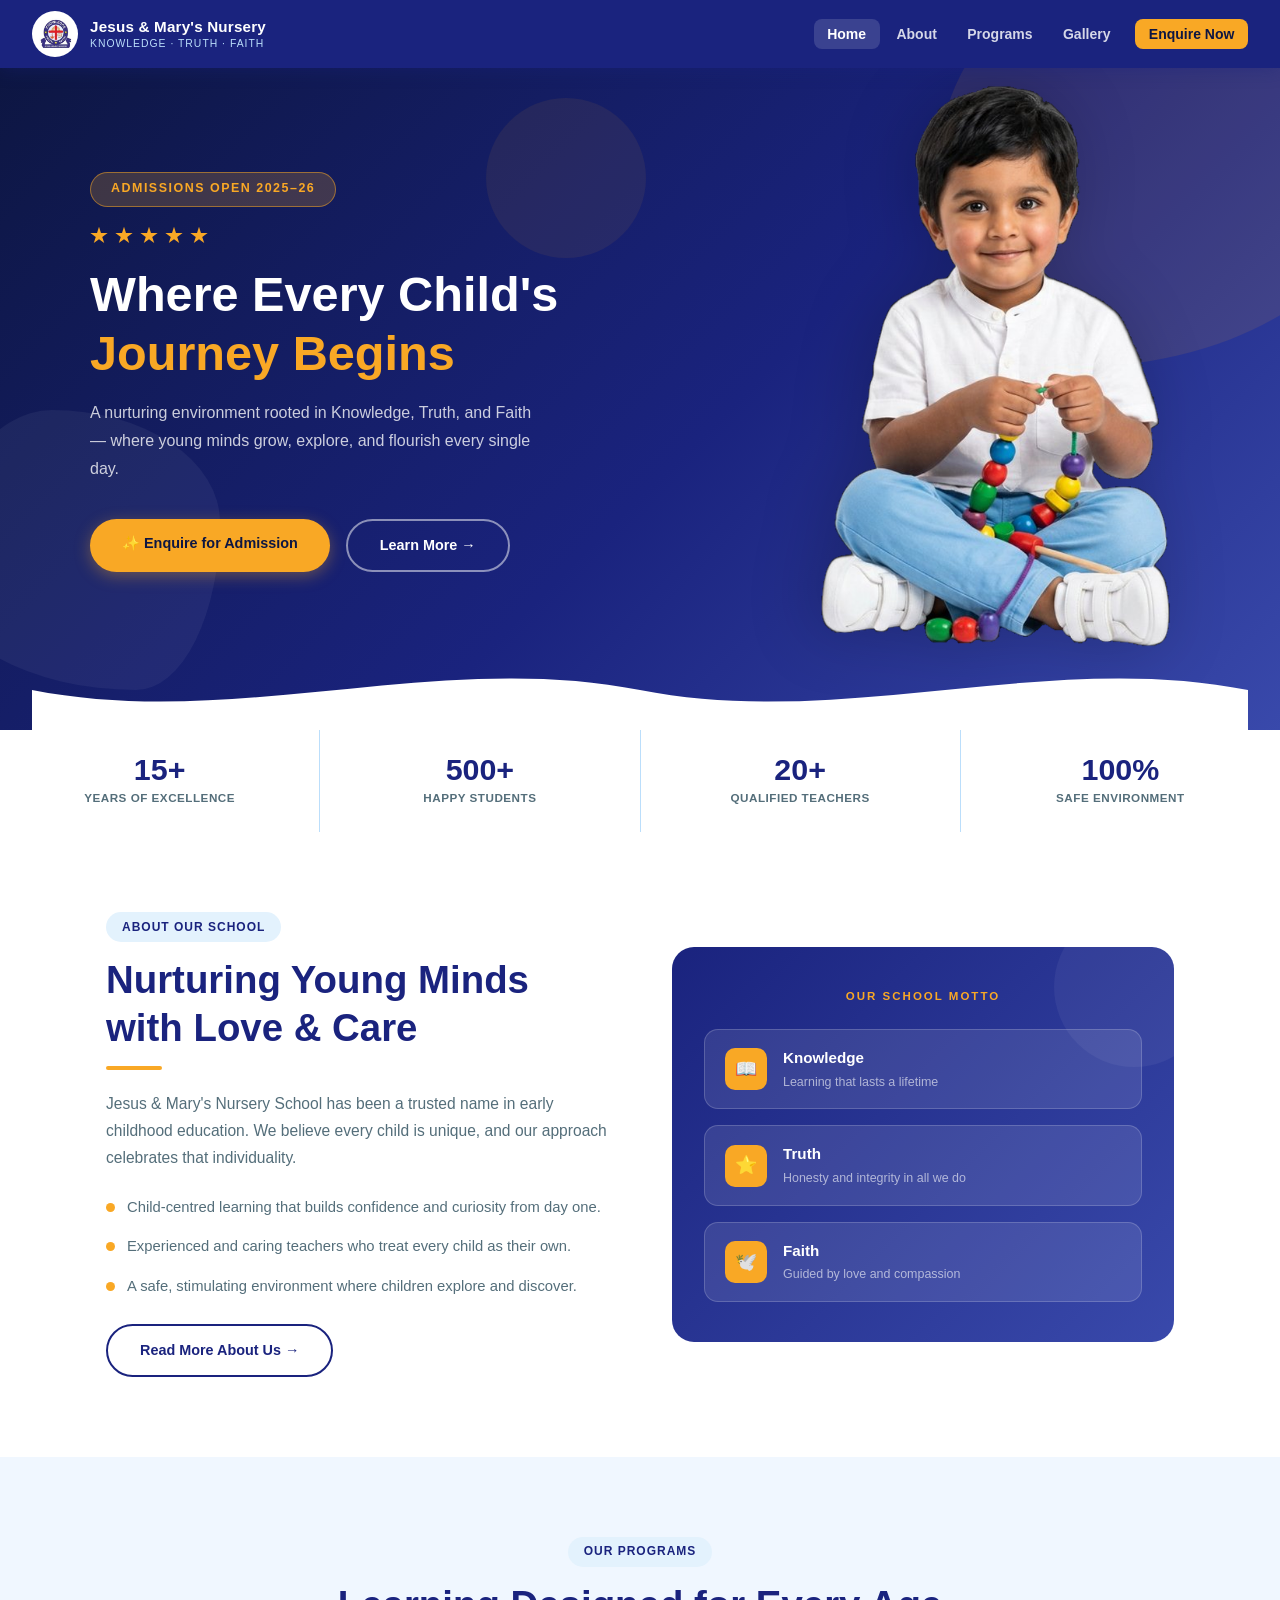
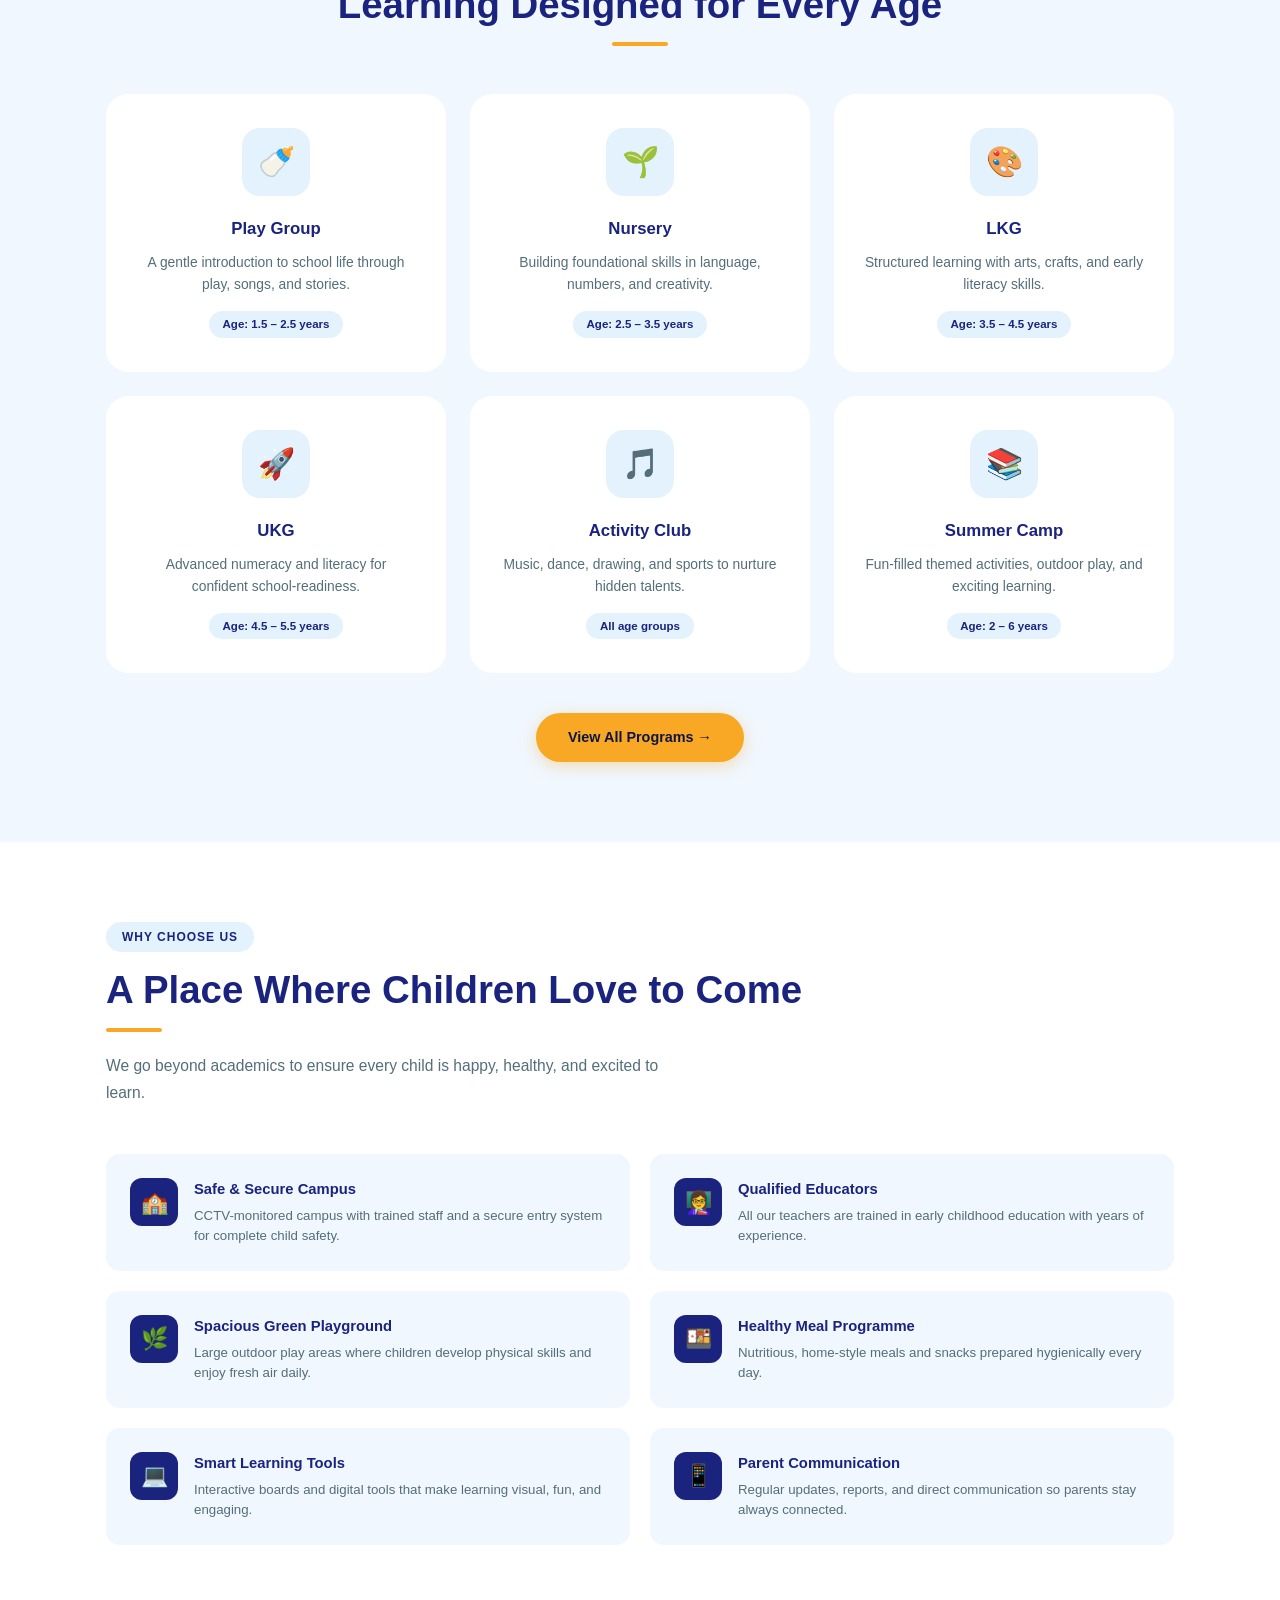
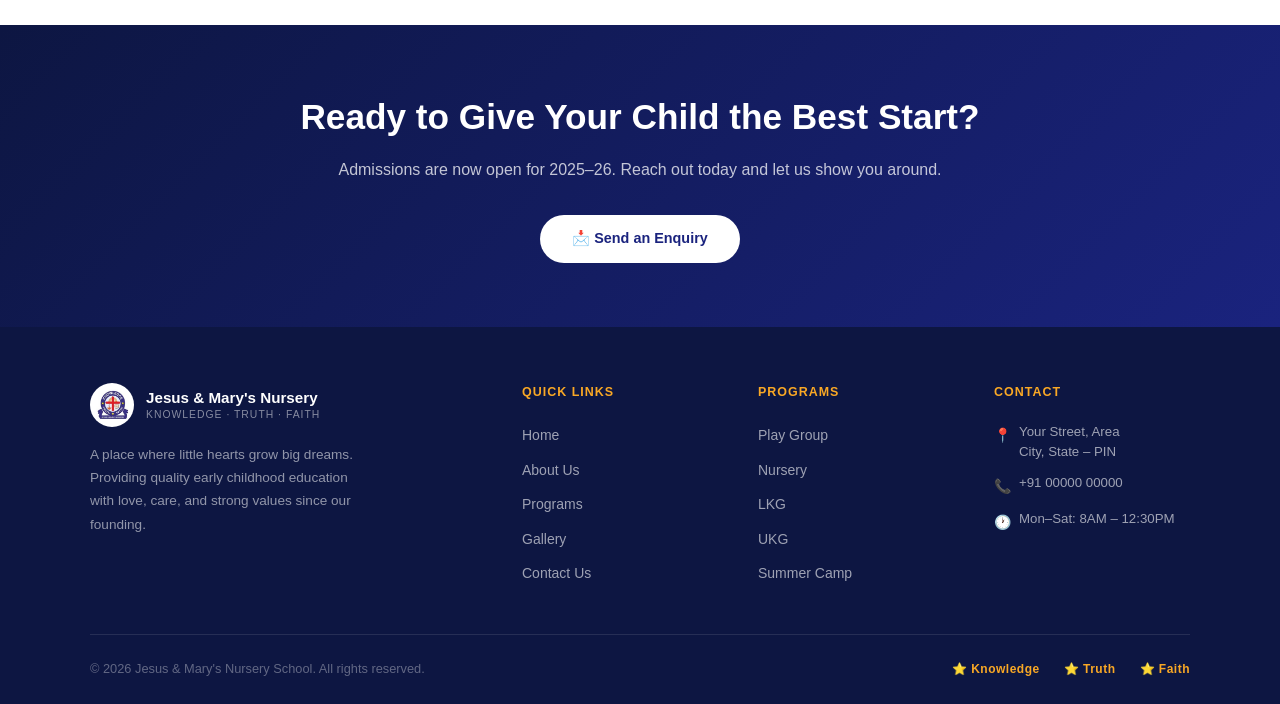
==== commit f99c07f4: "Final Image added" ====
--- a/index.html
+++ b/index.html
@@ -15,7 +15,6 @@
 
   <!-- ── HERO ── -->
   <section class="hero">
-    <!-- Organic blob decorations -->
     <div class="hero-blob hero-blob-1"></div>
     <div class="hero-blob hero-blob-2"></div>
     <div class="hero-blob hero-blob-3"></div>
@@ -33,196 +32,18 @@
         <p>A nurturing environment rooted in Knowledge, Truth, and Faith — where young minds grow, explore, and flourish every single day.</p>
         <div class="hero-btns">
           <a href="contact.html" class="btn btn-primary">✨ Enquire for Admission</a>
-          <a href="about.html"   class="btn-hero-outline">Learn More →</a>
-        </div>
-      </div>
-
-      <!-- RIGHT: Child Illustration — white shirt, sky-blue pants, threading beads (fine motor skill) -->
+          <a href="about.html" class="btn-hero-outline">Learn More →</a>
+        </div>
+      </div>
+
+      <!-- RIGHT: Real child photo -->
       <div class="hero-illustration">
-        <div class="hero-ring hero-ring-1"></div>
-        <div class="hero-ring hero-ring-2"></div>
-
-        <svg class="hero-child-svg" viewBox="0 0 360 490" xmlns="http://www.w3.org/2000/svg" aria-label="Child sitting cross-legged threading colourful beads">
-
-          <!-- Ground shadow -->
-          <ellipse cx="180" cy="468" rx="115" ry="14" fill="rgba(0,0,0,0.15)"/>
-
-          <!-- ════════════ BEAD STRING ════════════ -->
-          <!-- Thread / string -->
-          <path d="M 55 302 Q 85 282 118 288 Q 148 295 178 283 Q 210 270 244 278 Q 272 284 300 268"
-                stroke="rgba(255,255,255,0.45)" stroke-width="2.5" fill="none" stroke-dasharray="5 3.5"/>
-
-          <!-- Bead 1 – red -->
-          <circle cx="72"  cy="298" r="14" fill="#EF5350" stroke="white" stroke-width="1.5"/>
-          <ellipse cx="67" cy="292" rx="4" ry="6" fill="rgba(255,255,255,0.28)" transform="rotate(-20 67 292)"/>
-
-          <!-- Bead 2 – green -->
-          <circle cx="108" cy="284" r="14" fill="#66BB6A" stroke="white" stroke-width="1.5"/>
-          <ellipse cx="103" cy="278" rx="4" ry="6" fill="rgba(255,255,255,0.28)" transform="rotate(-20 103 278)"/>
-
-          <!-- Bead 3 – blue -->
-          <circle cx="148" cy="285" r="14" fill="#42A5F5" stroke="white" stroke-width="1.5"/>
-          <ellipse cx="143" cy="279" rx="4" ry="6" fill="rgba(255,255,255,0.28)" transform="rotate(-20 143 279)"/>
-
-          <!-- Bead 4 – gold -->
-          <circle cx="184" cy="276" r="14" fill="#FFA726" stroke="white" stroke-width="1.5"/>
-          <ellipse cx="179" cy="270" rx="4" ry="6" fill="rgba(255,255,255,0.28)" transform="rotate(-20 179 270)"/>
-
-          <!-- Bead 5 – purple -->
-          <circle cx="222" cy="277" r="14" fill="#AB47BC" stroke="white" stroke-width="1.5"/>
-          <ellipse cx="217" cy="271" rx="4" ry="6" fill="rgba(255,255,255,0.28)" transform="rotate(-20 217 271)"/>
-
-          <!-- Bead 6 – orange -->
-          <circle cx="258" cy="278" r="14" fill="#FF7043" stroke="white" stroke-width="1.5"/>
-          <ellipse cx="253" cy="272" rx="4" ry="6" fill="rgba(255,255,255,0.28)" transform="rotate(-20 253 272)"/>
-
-          <!-- Bead being threaded (teal) — in right hand -->
-          <circle cx="302" cy="263" r="15" fill="#26C6DA" stroke="white" stroke-width="2"/>
-          <ellipse cx="296" cy="256" rx="4.5" ry="7" fill="rgba(255,255,255,0.3)" transform="rotate(-20 296 256)"/>
-          <!-- Bead hole -->
-          <ellipse cx="302" cy="263" rx="4" ry="4" fill="rgba(0,0,0,0.18)"/>
-
-          <!-- ════════════ LEGS (cross-legged) ════════════ -->
-          <!-- Back left leg -->
-          <path d="M 155 372 Q 108 380 78 365 Q 55 352 52 372 Q 58 396 88 390 Q 124 397 155 382 Z"
-                fill="#7EC8E3"/>
-          <!-- Back right leg -->
-          <path d="M 205 372 Q 252 380 282 365 Q 305 352 308 372 Q 302 396 272 390 Q 236 397 205 382 Z"
-                fill="#7EC8E3"/>
-          <!-- Centre overlap -->
-          <path d="M 155 372 Q 180 380 205 372 L 205 383 Q 180 392 155 383 Z" fill="#5BB8D4"/>
-
-          <!-- Leg shading -->
-          <path d="M 78 365 Q 110 380 155 372" stroke="#5BB8D4" stroke-width="3" fill="none"/>
-          <path d="M 282 365 Q 250 380 205 372" stroke="#5BB8D4" stroke-width="3" fill="none"/>
-
-          <!-- Shoes -->
-          <ellipse cx="55"  cy="378" rx="22" ry="11" fill="#3A4869" transform="rotate(8 55 378)"/>
-          <ellipse cx="42"  cy="373" rx="11" ry="7"  fill="#2B3655" transform="rotate(8 42 373)"/>
-          <ellipse cx="305" cy="378" rx="22" ry="11" fill="#3A4869" transform="rotate(-8 305 378)"/>
-          <ellipse cx="318" cy="373" rx="11" ry="7"  fill="#2B3655" transform="rotate(-8 318 373)"/>
-
-          <!-- ════════════ BODY — white shirt ════════════ -->
-          <path d="M 120 205 Q 140 196 180 193 Q 220 196 240 205 L 258 348 Q 180 368 102 348 Z"
-                fill="white"/>
-
-          <!-- Shirt shadow/fold lines -->
-          <path d="M 168 215 L 156 340" stroke="#EEEEEE" stroke-width="2" fill="none"/>
-          <path d="M 200 210 L 200 348" stroke="#EEEEEE" stroke-width="2" fill="none"/>
-
-          <!-- Collar V-shape -->
-          <path d="M 158 207 Q 180 222 202 207" fill="none" stroke="#DDD" stroke-width="1.5"/>
-
-          <!-- Buttons -->
-          <circle cx="200" cy="237" r="4" fill="#E0E0E0"/>
-          <circle cx="200" cy="260" r="4" fill="#E0E0E0"/>
-          <circle cx="200" cy="283" r="4" fill="#E0E0E0"/>
-          <circle cx="200" cy="306" r="4" fill="#E0E0E0"/>
-
-          <!-- Shirt hem / waistband -->
-          <rect x="102" y="338" width="156" height="20" rx="7" fill="#5BB8D4"/>
-
-          <!-- ════════════ ARMS ════════════ -->
-          <!-- Left arm (extended left, holding string start) -->
-          <path d="M 120 222 Q 90 262 55 300" stroke="white" stroke-width="24" fill="none" stroke-linecap="round"/>
-          <!-- Left forearm (skin) -->
-          <path d="M 108 248 Q 80 275 55 300" stroke="#FFBC8A" stroke-width="17" fill="none" stroke-linecap="round"/>
-          <!-- Left hand -->
-          <circle cx="55" cy="302" r="15" fill="#FFBC8A"/>
-          <!-- Left fingers -->
-          <path d="M 46 294 Q 41 287 44 283" stroke="#F5A070" stroke-width="4.5" fill="none" stroke-linecap="round"/>
-          <path d="M 54 290 Q 51 282 55 278" stroke="#F5A070" stroke-width="4.5" fill="none" stroke-linecap="round"/>
-          <path d="M 62 292 Q 62 283 66 280" stroke="#F5A070" stroke-width="4.5" fill="none" stroke-linecap="round"/>
-
-          <!-- Right arm (bent, picking up / threading bead) -->
-          <path d="M 240 222 Q 270 254 305 262" stroke="white" stroke-width="24" fill="none" stroke-linecap="round"/>
-          <!-- Right forearm (skin) -->
-          <path d="M 252 244 Q 278 258 305 263" stroke="#FFBC8A" stroke-width="17" fill="none" stroke-linecap="round"/>
-          <!-- Right hand -->
-          <circle cx="306" cy="265" r="15" fill="#FFBC8A"/>
-          <!-- Right fingers (pincer grip — fine motor) -->
-          <path d="M 314 256 Q 320 250 323 253" stroke="#F5A070" stroke-width="4.5" fill="none" stroke-linecap="round"/>
-          <path d="M 315 265 Q 322 262 324 266" stroke="#F5A070" stroke-width="4.5" fill="none" stroke-linecap="round"/>
-          <path d="M 312 273 Q 318 273 318 277" stroke="#F5A070" stroke-width="4.5" fill="none" stroke-linecap="round"/>
-
-          <!-- ════════════ NECK ════════════ -->
-          <rect x="170" y="178" width="24" height="30" rx="11" fill="#FFBC8A"/>
-
-          <!-- ════════════ HEAD ════════════ -->
-          <ellipse cx="182" cy="130" rx="60" ry="64" fill="#FFBC8A"/>
-
-          <!-- ════════════ HAIR ════════════ -->
-          <!-- Main hair -->
-          <path d="M 124 118 Q 128 60 182 54 Q 236 60 240 118 Q 224 80 182 77 Q 140 80 124 118 Z"
-                fill="#2E1505"/>
-          <!-- Left side hair -->
-          <ellipse cx="127" cy="130" rx="14" ry="24" fill="#2E1505"/>
-          <!-- Right side hair -->
-          <ellipse cx="237" cy="130" rx="14" ry="24" fill="#2E1505"/>
-          <!-- Hair highlight -->
-          <path d="M 162 66 Q 182 60 200 66" stroke="rgba(255,255,255,0.12)" stroke-width="6" fill="none" stroke-linecap="round"/>
-
-          <!-- ════════════ EARS ════════════ -->
-          <ellipse cx="124" cy="140" rx="12" ry="14" fill="#FFBC8A"/>
-          <ellipse cx="240" cy="140" rx="12" ry="14" fill="#FFBC8A"/>
-          <ellipse cx="124" cy="140" rx="6"  ry="8"  fill="#F0A878"/>
-          <ellipse cx="240" cy="140" rx="6"  ry="8"  fill="#F0A878"/>
-
-          <!-- ════════════ EYES ════════════ -->
-          <!-- Whites -->
-          <ellipse cx="162" cy="139" rx="14" ry="15" fill="white"/>
-          <ellipse cx="202" cy="139" rx="14" ry="15" fill="white"/>
-          <!-- Irises -->
-          <circle cx="164" cy="142" r="9"  fill="#2E1505"/>
-          <circle cx="204" cy="142" r="9"  fill="#2E1505"/>
-          <!-- Pupils -->
-          <circle cx="165" cy="143" r="4.5" fill="#0D0600"/>
-          <circle cx="205" cy="143" r="4.5" fill="#0D0600"/>
-          <!-- Shines -->
-          <circle cx="168" cy="139" r="3"  fill="white"/>
-          <circle cx="208" cy="139" r="3"  fill="white"/>
-          <!-- Lower lash line -->
-          <path d="M 150 149 Q 162 154 174 149" stroke="#2E1505" stroke-width="1.5" fill="none"/>
-          <path d="M 190 149 Q 202 154 214 149" stroke="#2E1505" stroke-width="1.5" fill="none"/>
-
-          <!-- ════════════ EYEBROWS ════════════ -->
-          <path d="M 150 122 Q 163 116 175 121" stroke="#2E1505" stroke-width="3.5" fill="none" stroke-linecap="round"/>
-          <path d="M 190 121 Q 203 116 215 122" stroke="#2E1505" stroke-width="3.5" fill="none" stroke-linecap="round"/>
-
-          <!-- ════════════ NOSE ════════════ -->
-          <ellipse cx="182" cy="158" rx="8" ry="5.5" fill="#F0A878"/>
-          <circle cx="177" cy="159" r="3.5" fill="#E8956A"/>
-          <circle cx="187" cy="159" r="3.5" fill="#E8956A"/>
-
-          <!-- ════════════ SMILE ════════════ -->
-          <path d="M 165 172 Q 182 188 199 172" stroke="#B05535" stroke-width="3" fill="none" stroke-linecap="round"/>
-          <!-- Teeth -->
-          <path d="M 168 172 Q 182 184 196 172 L 196 178 Q 182 190 168 178 Z" fill="white"/>
-          <!-- Lip detail -->
-          <path d="M 165 172 Q 182 168 199 172" stroke="#D4704A" stroke-width="1.5" fill="none"/>
-
-          <!-- ════════════ CHEEKS ════════════ -->
-          <ellipse cx="144" cy="162" rx="14" ry="9" fill="rgba(255,100,80,0.2)"/>
-          <ellipse cx="220" cy="162" rx="14" ry="9" fill="rgba(255,100,80,0.2)"/>
-
-          <!-- ════════════ DECORATIVE SPARKLES ════════════ -->
-          <!-- Gold star left -->
-          <path d="M 42 210 L 44 203 L 46 210 L 53 212 L 46 214 L 44 221 L 42 214 L 35 212 Z"
-                fill="rgba(249,168,37,0.85)"/>
-          <!-- White star right -->
-          <path d="M 325 175 L 327 168 L 329 175 L 336 177 L 329 179 L 327 186 L 325 179 L 318 177 Z"
-                fill="rgba(255,255,255,0.75)"/>
-          <!-- Small dot accents -->
-          <circle cx="35"  cy="295" r="5" fill="rgba(255,255,255,0.35)"/>
-          <circle cx="330" cy="320" r="5" fill="rgba(249,168,37,0.5)"/>
-          <circle cx="325" cy="430" r="7" fill="rgba(249,168,37,0.4)"/>
-          <circle cx="38"  cy="400" r="6" fill="rgba(255,255,255,0.3)"/>
-          <circle cx="320" cy="115" r="8" fill="rgba(249,168,37,0.45)"/>
-        </svg>
-      </div>
-    </div>
-
-    <!-- Wave bottom transition to white -->
+        <img src="images/hero-child.png" alt="Child threading colourful beads" class="hero-child-img">
+      </div>
+
+    </div>
+
+    <!-- Wave bottom transition -->
     <div class="hero-wave-bottom">
       <svg viewBox="0 0 1440 80" preserveAspectRatio="none" xmlns="http://www.w3.org/2000/svg">
         <path d="M0,40 C240,80 480,0 720,40 C960,80 1200,0 1440,40 L1440,80 L0,80 Z" fill="white"/>
@@ -421,9 +242,7 @@
     </div>
   </section>
 
-  <!-- Footer injected by main.js -->
   <footer id="footer"></footer>
-
   <script src="js/main.js"></script>
 </body>
 </html>
--- a/css/home.css
+++ b/css/home.css
@@ -11,13 +11,12 @@
   padding: 3.5rem 2rem 0;
   position: relative;
   overflow: hidden;
-  min-height: 560px;
+  min-height: 620px;
 }
 
 /* ── Organic blob decorations ── */
 .hero-blob {
   position: absolute;
-  border-radius: 50%;
   pointer-events: none;
 }
 
@@ -55,15 +54,15 @@
   max-width: 1100px;
   margin: 0 auto;
   display: grid;
-  grid-template-columns: 1fr 1fr;
-  align-items: center;
-  gap: 2rem;
+  grid-template-columns: 52% 48%;
+  align-items: flex-end;
+  gap: 0;
   position: relative;
   z-index: 2;
 }
 
 /* ── LEFT: Text ── */
-.hero-content { padding-bottom: 3.5rem; }
+.hero-content { padding-bottom: 5rem; padding-right: 2rem; }
 
 .hero-badge {
   display: inline-block;
@@ -144,48 +143,31 @@
   border-color: white;
 }
 
-/* ── RIGHT: Illustration ── */
+/* ── RIGHT: Child photo ── */
 .hero-illustration {
   position: relative;
   display: flex;
   align-items: flex-end;
-  justify-content: center;
-}
-
-/* Decorative rings behind the child */
-.hero-ring {
-  position: absolute;
-  border-radius: 50%;
-  pointer-events: none;
-}
-
-.hero-ring-1 {
-  width: 340px; height: 340px;
-  bottom: -20px;
-  background: rgba(249,168,37,0.12);
-  border: 2px solid rgba(249,168,37,0.2);
-}
-
-.hero-ring-2 {
-  width: 260px; height: 260px;
-  bottom: 0;
-  background: rgba(255,255,255,0.06);
-  border: 1.5px dashed rgba(255,255,255,0.15);
-}
-
-.hero-child-svg {
-  width: 100%;
-  max-width: 380px;
-  height: auto;
+  justify-content: flex-end;
+  overflow: visible;
+}
+
+/* Rings off */
+.hero-ring { display: none; }
+
+/* ── Real child photo ── */
+.hero-child-img {
+  width: auto;
+  height: 580px;
+  max-height: 90vh;
+  object-fit: contain;
+  object-position: bottom right;
   position: relative;
   z-index: 2;
-  filter: drop-shadow(0 20px 40px rgba(0,0,0,0.25));
-  animation: childFloat 5s ease-in-out infinite alternate;
-}
-
-@keyframes childFloat {
-  from { transform: translateY(0); }
-  to   { transform: translateY(-10px); }
+  display: block;
+  margin-bottom: -2px;
+  margin-top: -50px;
+  filter: drop-shadow(-8px 0 32px rgba(0,0,0,0.20));
 }
 
 /* ── Wave bottom ── */
@@ -457,16 +439,13 @@
 
 @media (max-width: 768px) {
   .hero { padding: 3rem 1.5rem 0; min-height: auto; }
-  .hero-inner {
-    grid-template-columns: 1fr;
-    text-align: center;
-  }
+  .hero-inner { grid-template-columns: 1fr; text-align: center; }
   .hero-content { padding-bottom: 1.5rem; }
   .hero-content p { max-width: 100%; }
   .hero-btns { justify-content: center; }
   .hero-stars { justify-content: center; }
-  .hero-illustration { max-height: 340px; }
-  .hero-child-svg { max-width: 280px; }
+  .hero-illustration { overflow: hidden; max-height: 340px; }
+  .hero-child-img { height: 340px; max-height: 340px; width: auto; }
   .hero-ring-1 { width: 260px; height: 260px; }
   .hero-ring-2 { width: 200px; height: 200px; }
   .about-grid { grid-template-columns: 1fr; gap: 2.5rem; }
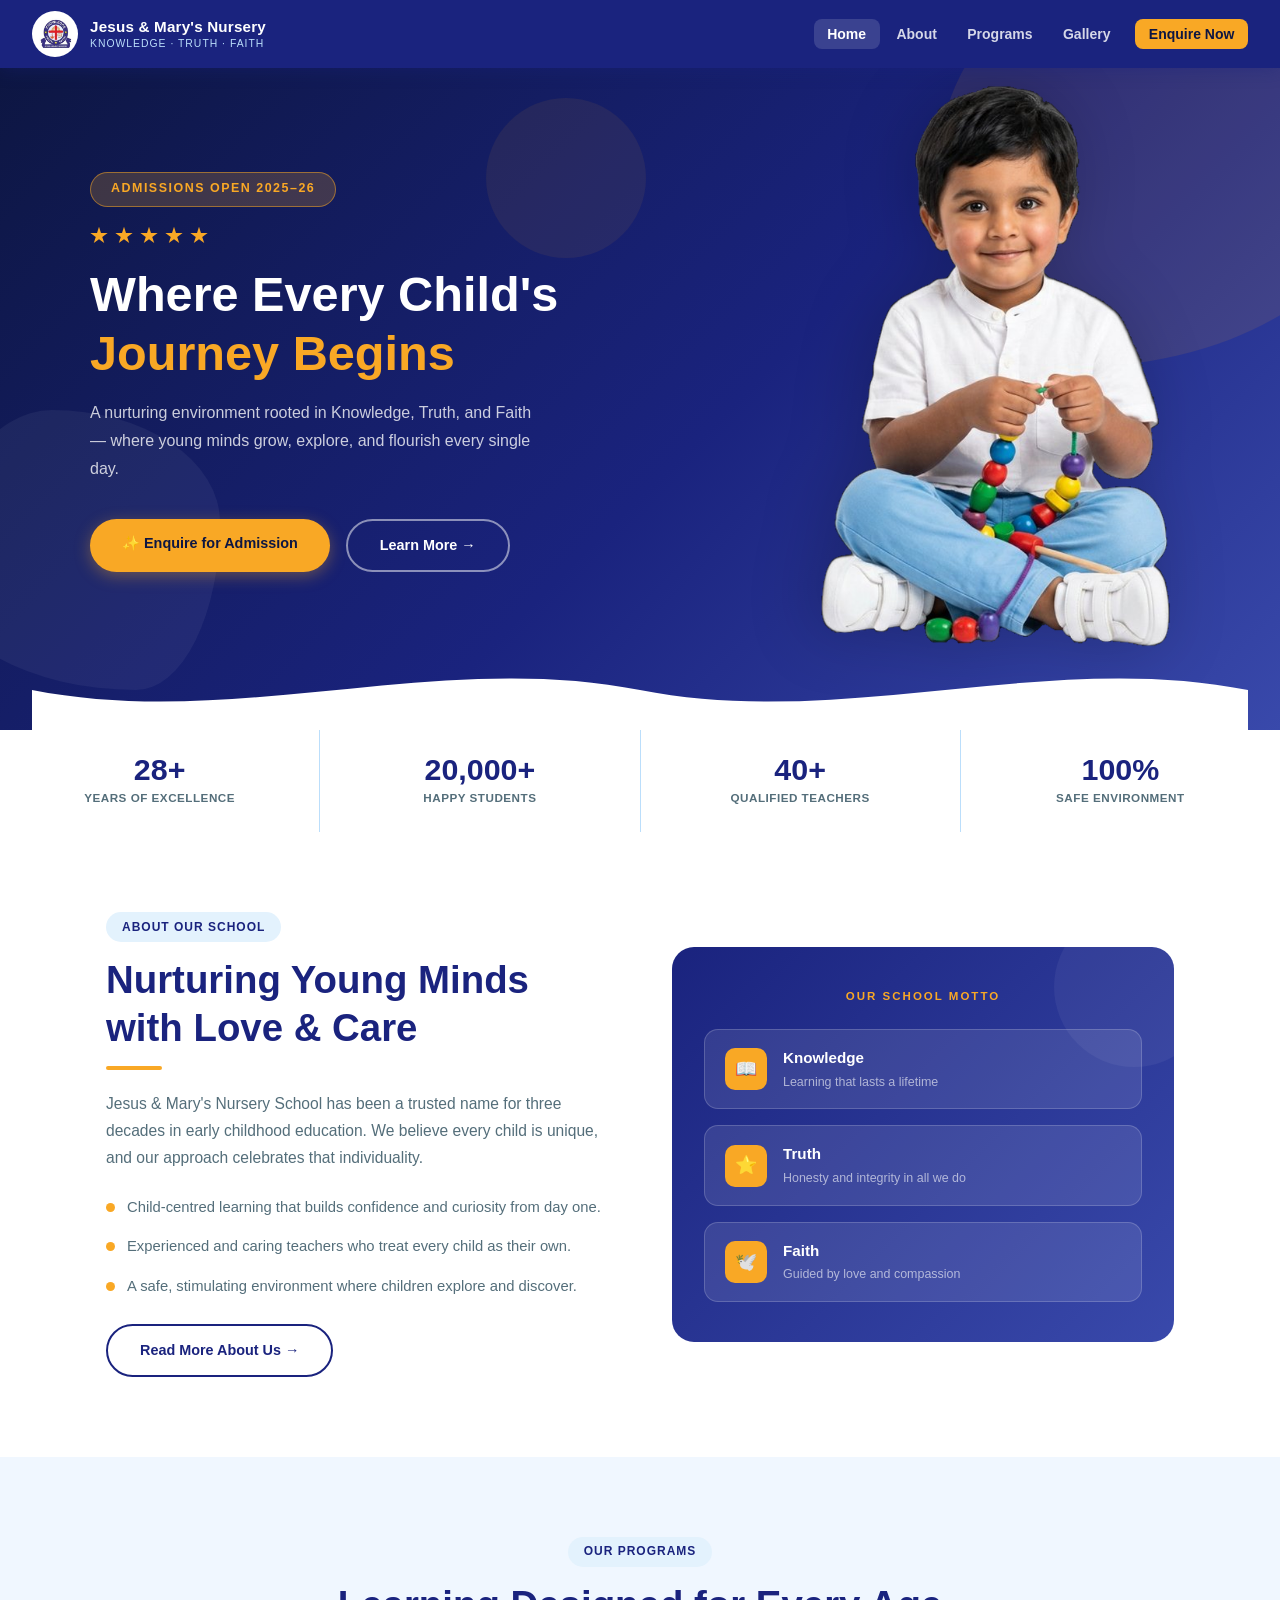
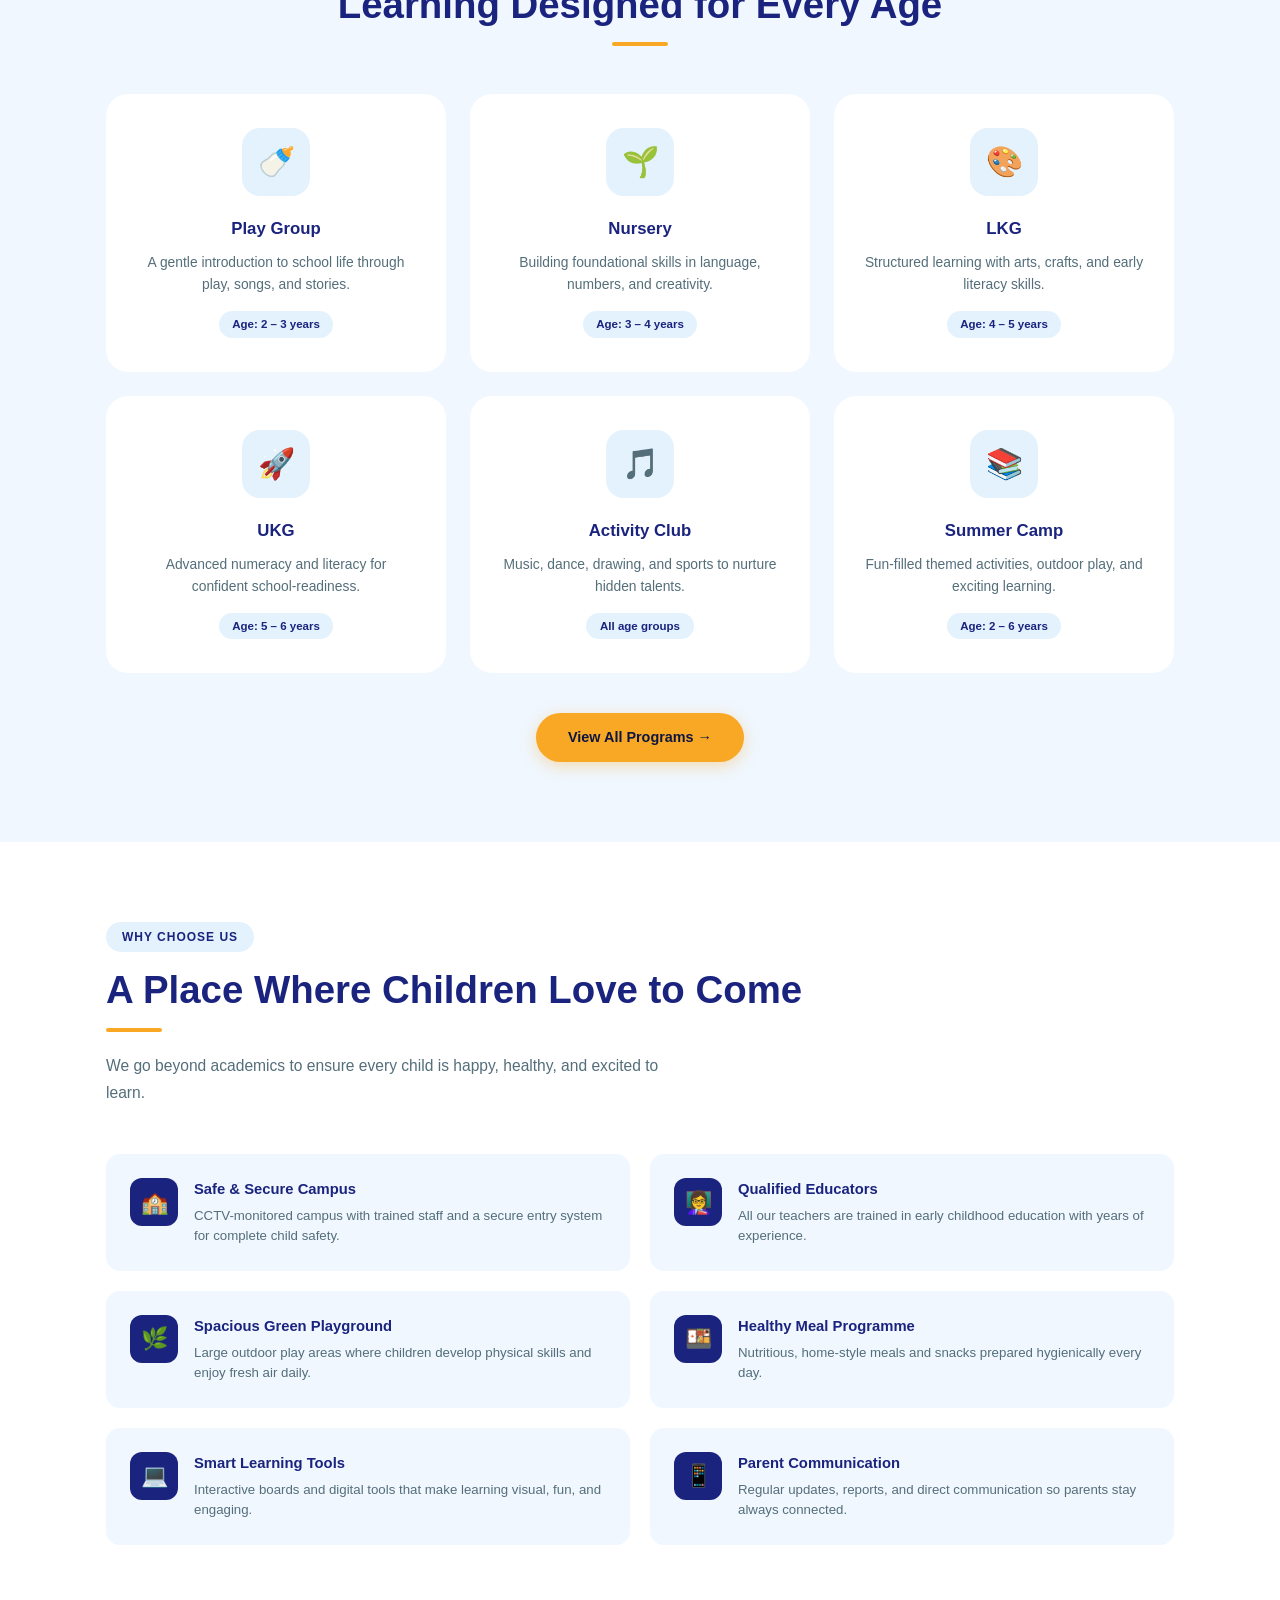
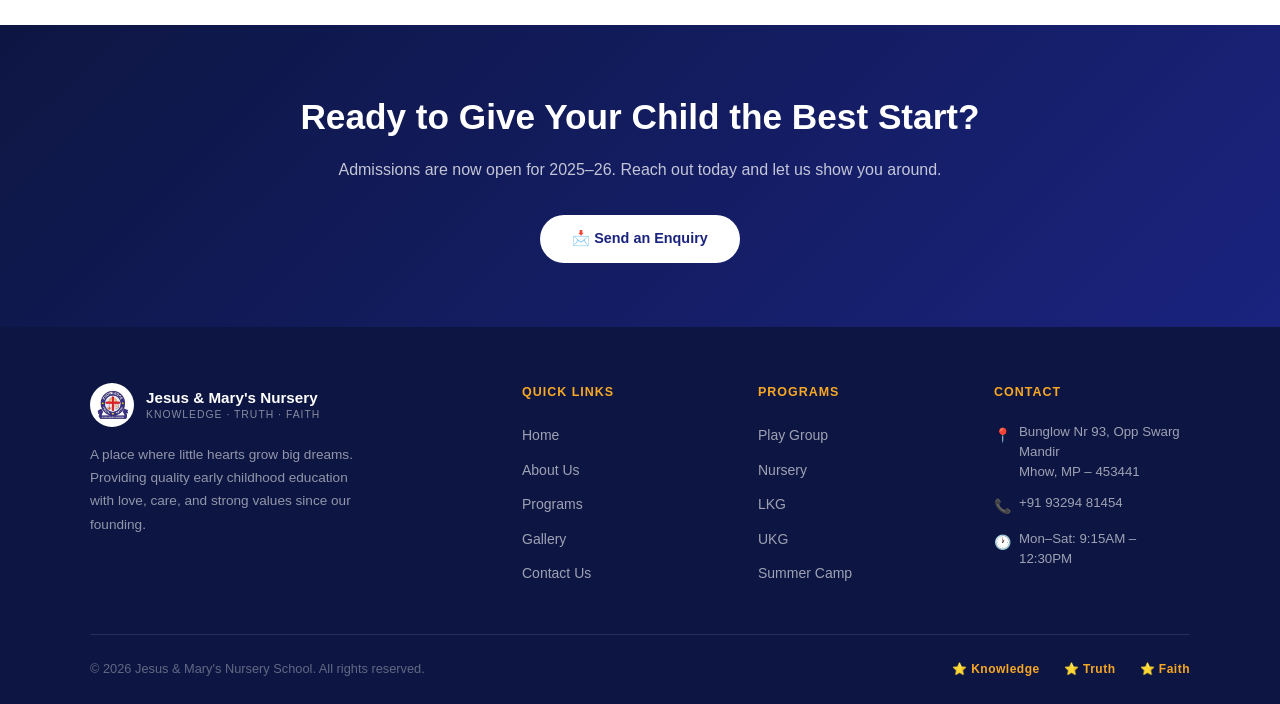
==== commit 3b5152ab: "Update Content 1" ====
--- a/index.html
+++ b/index.html
@@ -54,15 +54,15 @@
   <!-- ── STATS BAR ── -->
   <div class="stats-bar">
     <div class="stat-item fade-in">
-      <div class="stat-num">15+</div>
+      <div class="stat-num">28+</div>
       <div class="stat-label">Years of Excellence</div>
     </div>
     <div class="stat-item fade-in delay-1">
-      <div class="stat-num">500+</div>
+      <div class="stat-num">20,000+</div>
       <div class="stat-label">Happy Students</div>
     </div>
     <div class="stat-item fade-in delay-2">
-      <div class="stat-num">20+</div>
+      <div class="stat-num">40+</div>
       <div class="stat-label">Qualified Teachers</div>
     </div>
     <div class="stat-item fade-in delay-3">
@@ -79,7 +79,7 @@
           <div class="section-tag">About Our School</div>
           <h2 class="section-title">Nurturing Young Minds with Love &amp; Care</h2>
           <div class="divider"></div>
-          <p class="section-sub">Jesus &amp; Mary's Nursery School has been a trusted name in early childhood education. We believe every child is unique, and our approach celebrates that individuality.</p>
+          <p class="section-sub">Jesus &amp; Mary's Nursery School has been a trusted name for three decades in early childhood education. We believe every child is unique, and our approach celebrates that individuality.</p>
           <div class="about-values">
             <div class="value-row">
               <div class="value-dot"></div>
@@ -140,25 +140,25 @@
           <div class="prog-icon">🍼</div>
           <h3>Play Group</h3>
           <p>A gentle introduction to school life through play, songs, and stories.</p>
-          <div class="prog-age">Age: 1.5 – 2.5 years</div>
+          <div class="prog-age">Age: 2 – 3 years</div>
         </div>
         <div class="program-card fade-in delay-1">
           <div class="prog-icon">🌱</div>
           <h3>Nursery</h3>
           <p>Building foundational skills in language, numbers, and creativity.</p>
-          <div class="prog-age">Age: 2.5 – 3.5 years</div>
+          <div class="prog-age">Age: 3 – 4 years</div>
         </div>
         <div class="program-card fade-in delay-2">
           <div class="prog-icon">🎨</div>
           <h3>LKG</h3>
           <p>Structured learning with arts, crafts, and early literacy skills.</p>
-          <div class="prog-age">Age: 3.5 – 4.5 years</div>
+          <div class="prog-age">Age: 4 – 5 years</div>
         </div>
         <div class="program-card fade-in">
           <div class="prog-icon">🚀</div>
           <h3>UKG</h3>
           <p>Advanced numeracy and literacy for confident school-readiness.</p>
-          <div class="prog-age">Age: 4.5 – 5.5 years</div>
+          <div class="prog-age">Age: 5 – 6 years</div>
         </div>
         <div class="program-card fade-in delay-1">
           <div class="prog-icon">🎵</div>
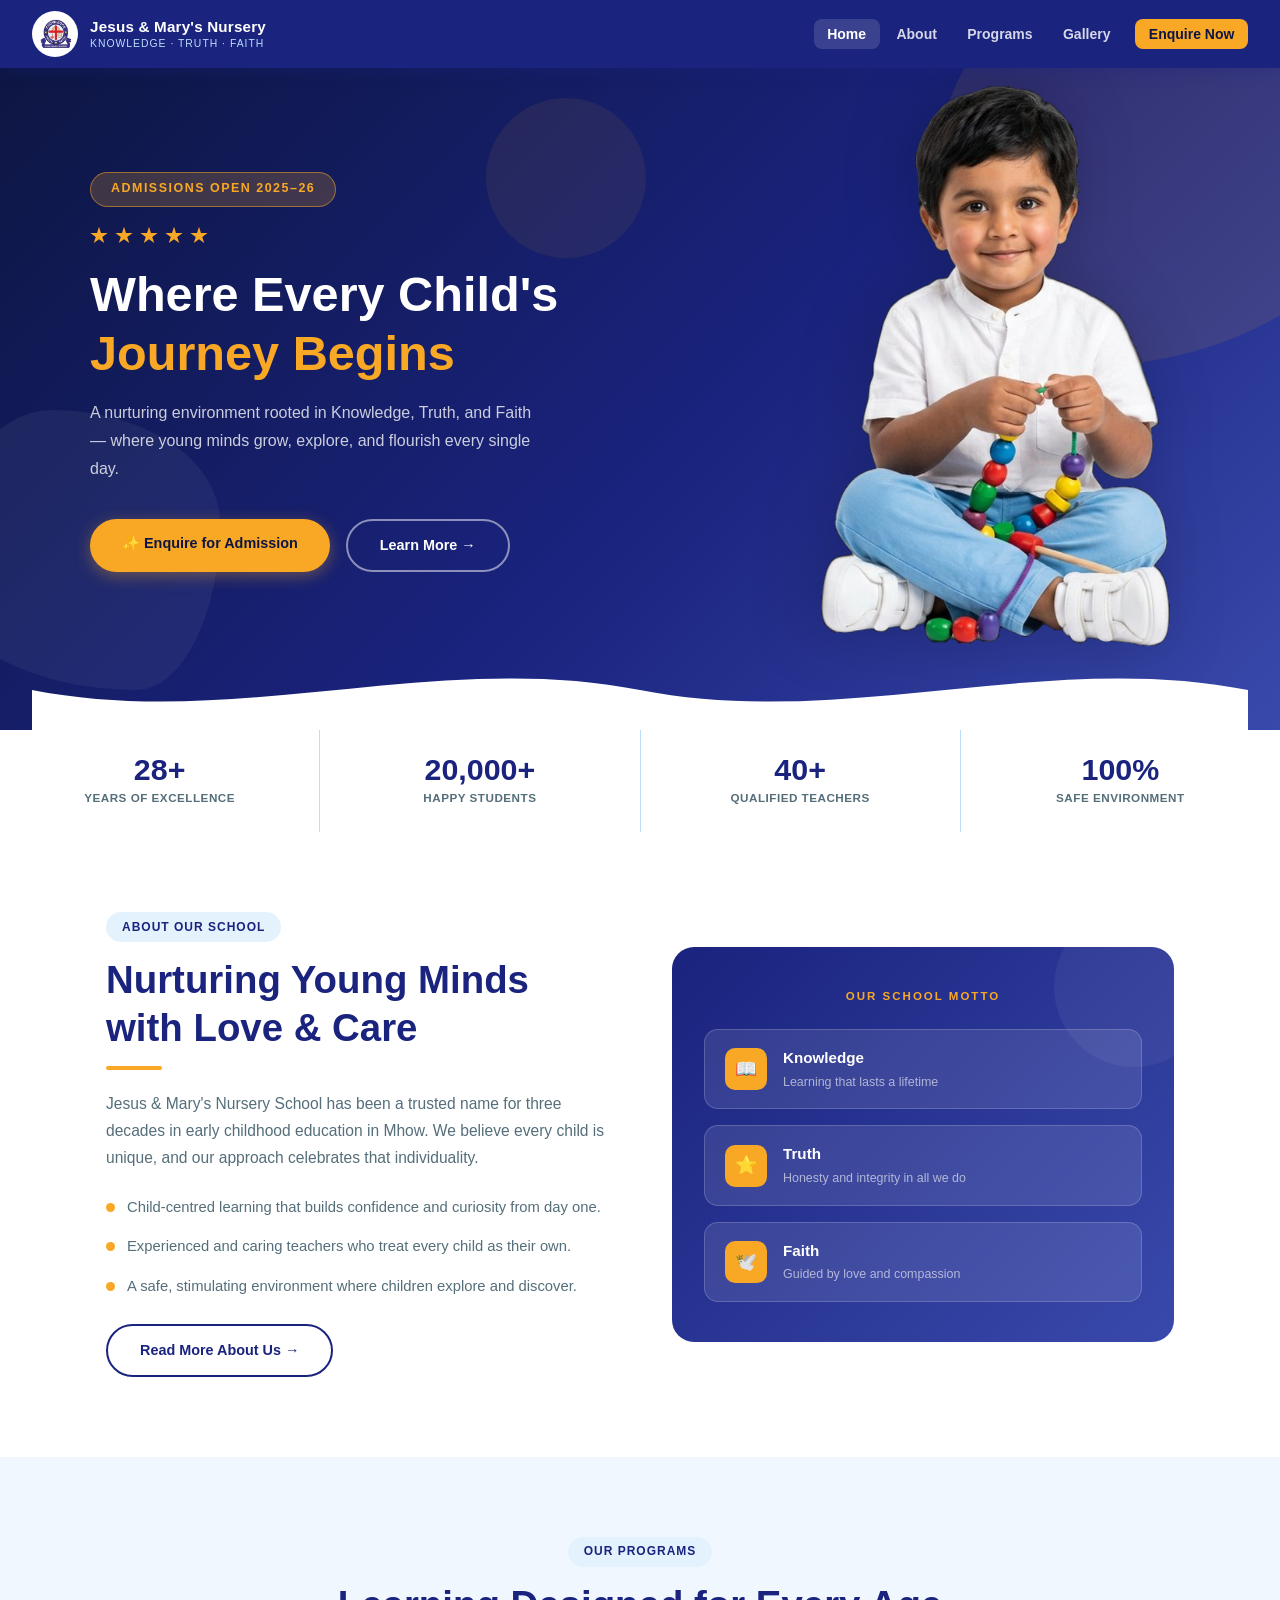
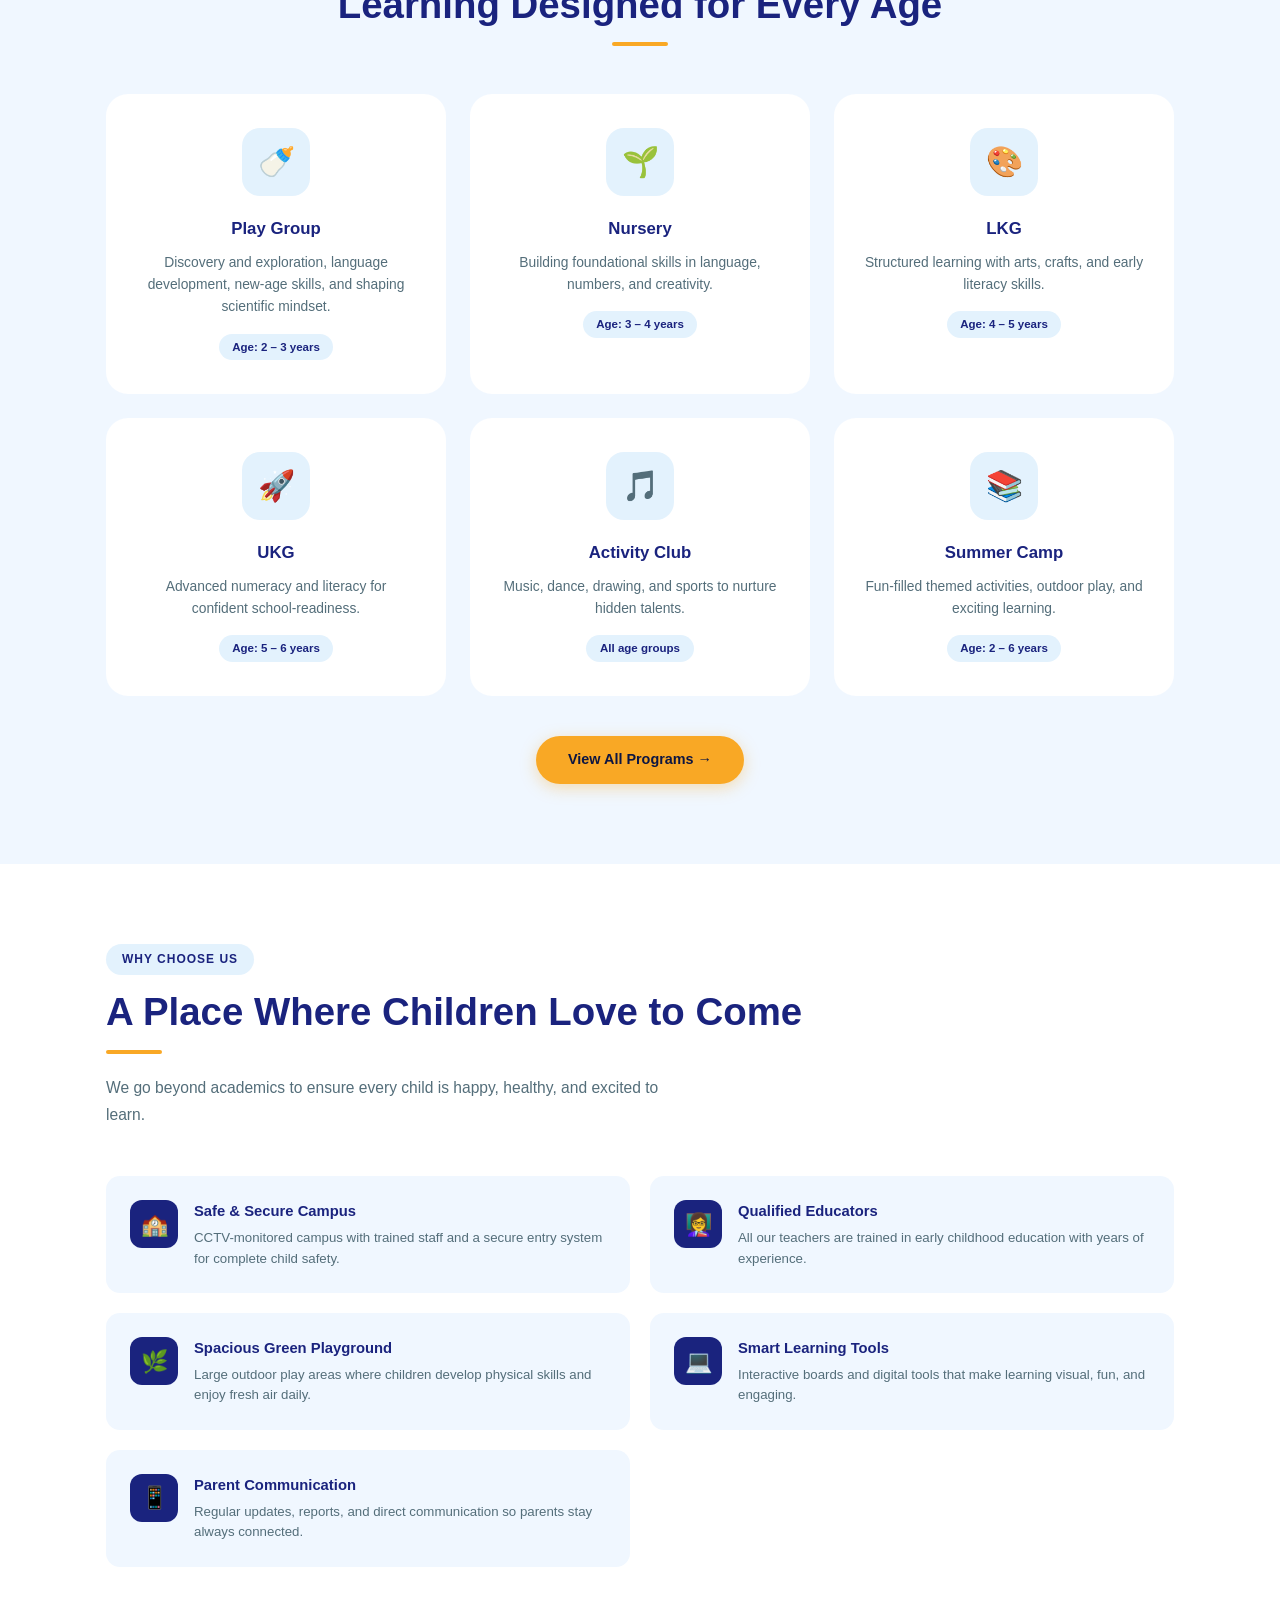
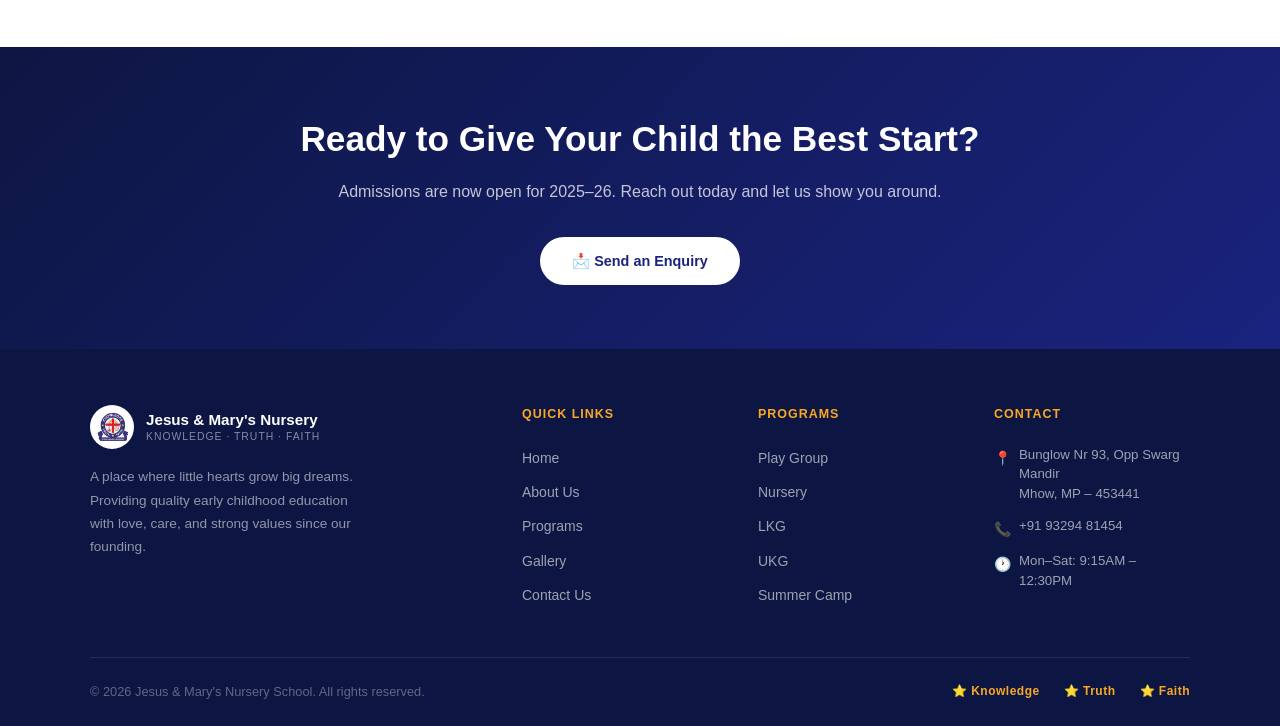
==== commit f3a2300b: "Update Images" ====
--- a/index.html
+++ b/index.html
@@ -79,7 +79,7 @@
           <div class="section-tag">About Our School</div>
           <h2 class="section-title">Nurturing Young Minds with Love &amp; Care</h2>
           <div class="divider"></div>
-          <p class="section-sub">Jesus &amp; Mary's Nursery School has been a trusted name for three decades in early childhood education. We believe every child is unique, and our approach celebrates that individuality.</p>
+          <p class="section-sub">Jesus &amp; Mary's Nursery School has been a trusted name for three decades in early childhood education in Mhow. We believe every child is unique, and our approach celebrates that individuality.</p>
           <div class="about-values">
             <div class="value-row">
               <div class="value-dot"></div>
@@ -139,7 +139,7 @@
         <div class="program-card fade-in">
           <div class="prog-icon">🍼</div>
           <h3>Play Group</h3>
-          <p>A gentle introduction to school life through play, songs, and stories.</p>
+          <p>Discovery and exploration, language development, new-age skills, and shaping scientific mindset.</p>
           <div class="prog-age">Age: 2 – 3 years</div>
         </div>
         <div class="program-card fade-in delay-1">
@@ -208,13 +208,6 @@
             <p>Large outdoor play areas where children develop physical skills and enjoy fresh air daily.</p>
           </div>
         </div>
-        <div class="feature-card fade-in delay-1">
-          <div class="feat-icon">🍱</div>
-          <div>
-            <h4>Healthy Meal Programme</h4>
-            <p>Nutritious, home-style meals and snacks prepared hygienically every day.</p>
-          </div>
-        </div>
         <div class="feature-card fade-in">
           <div class="feat-icon">💻</div>
           <div>
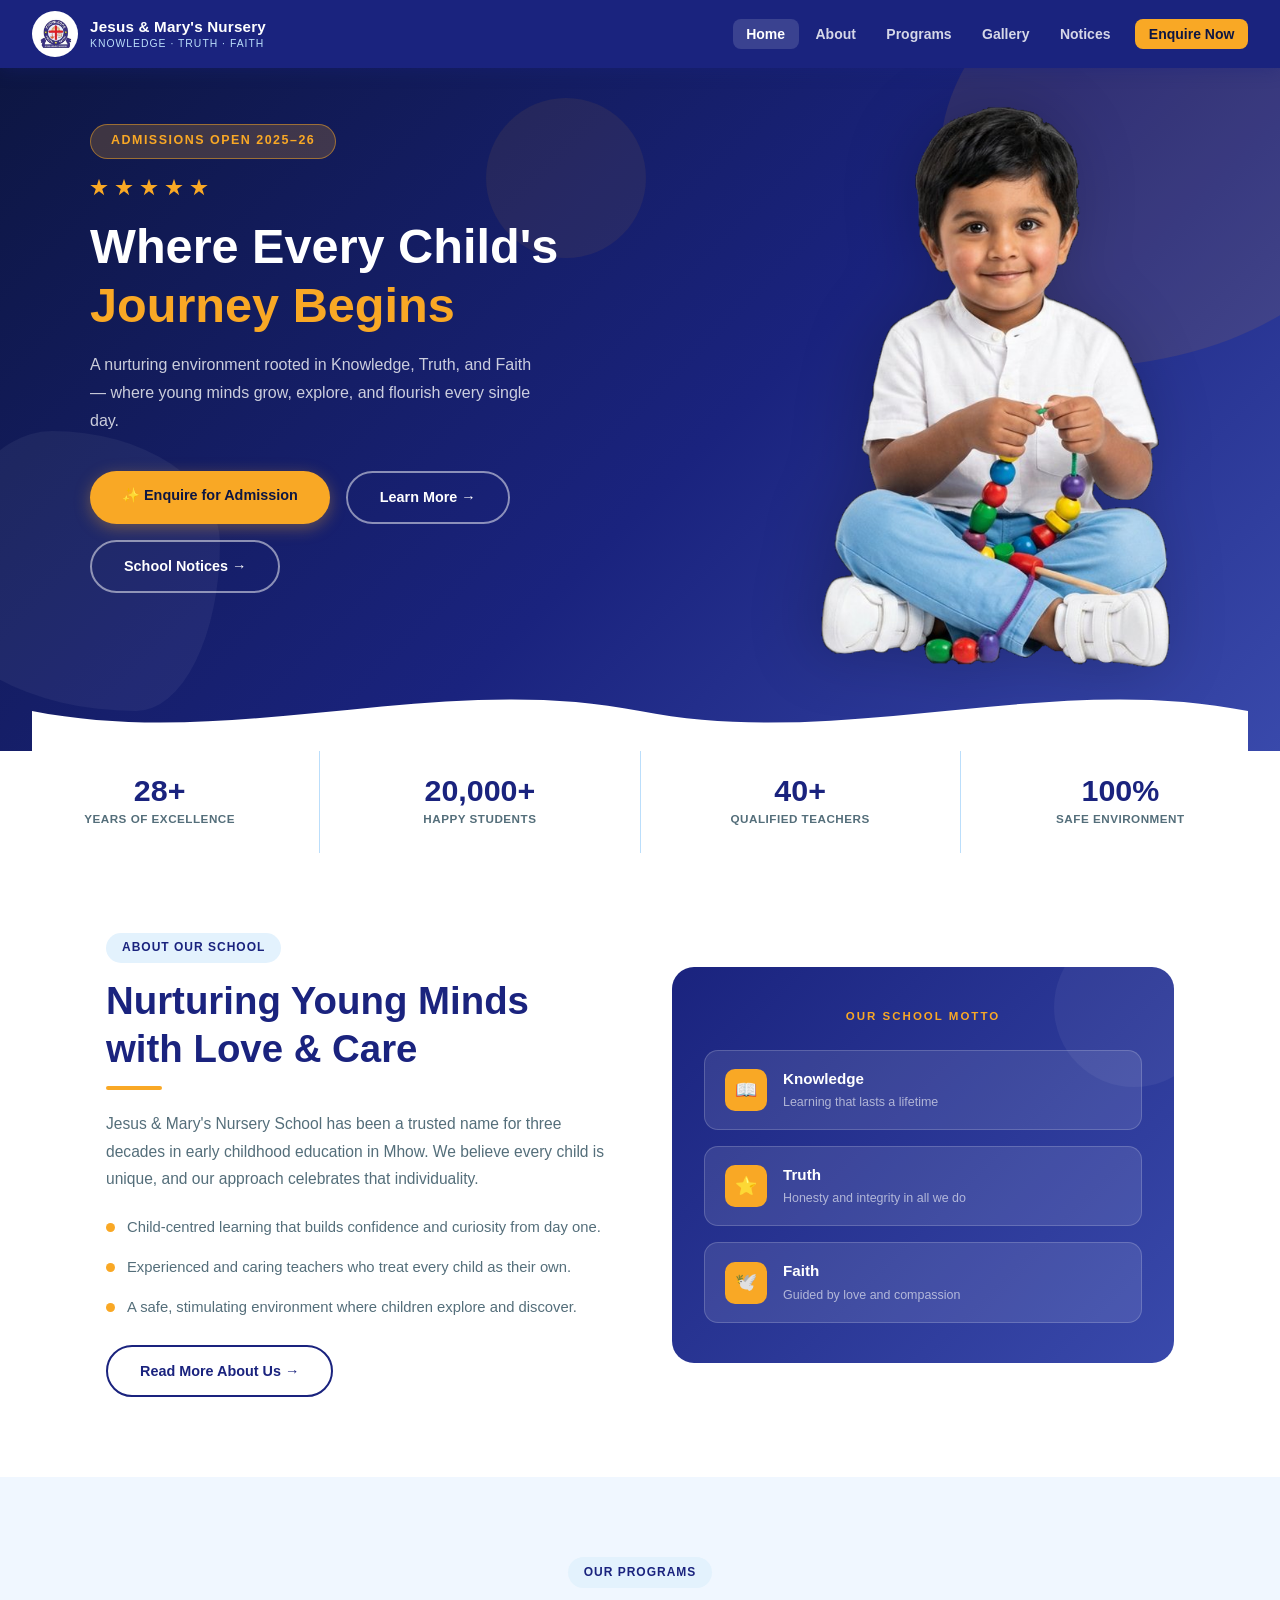
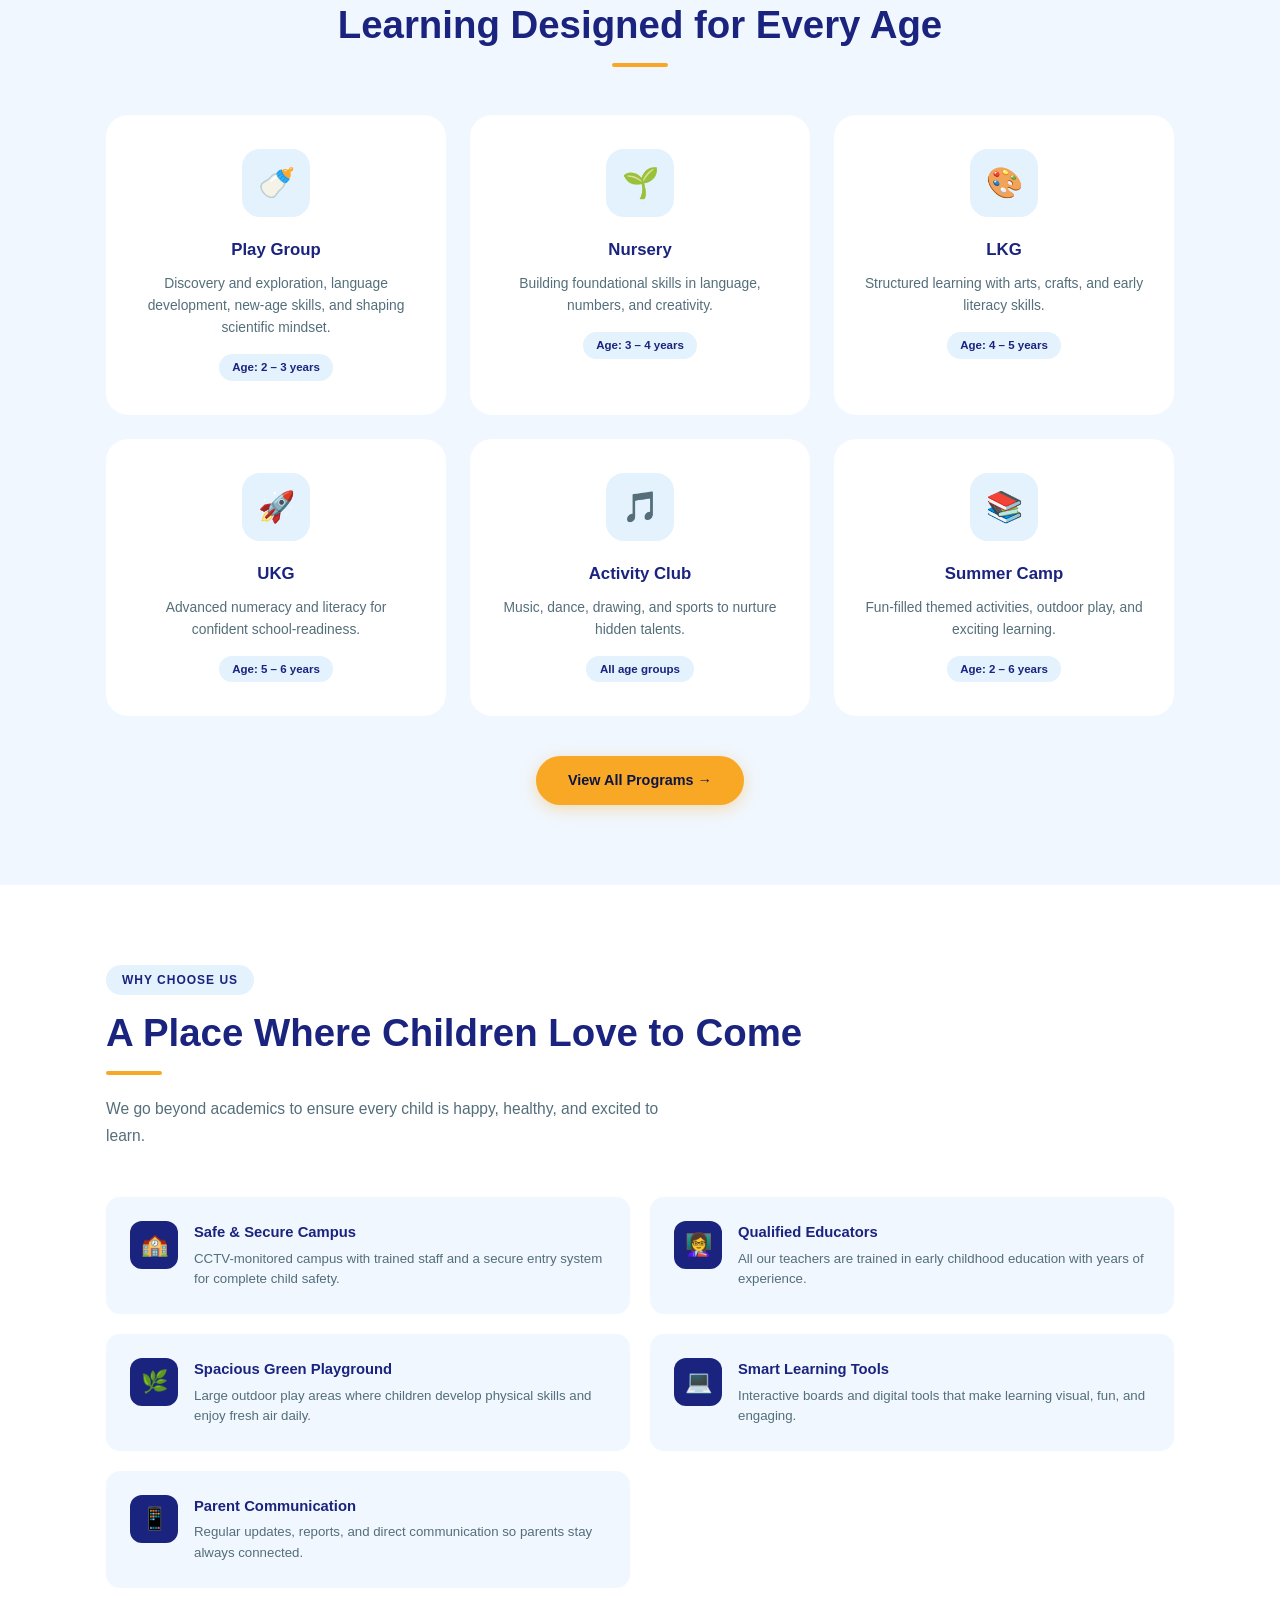
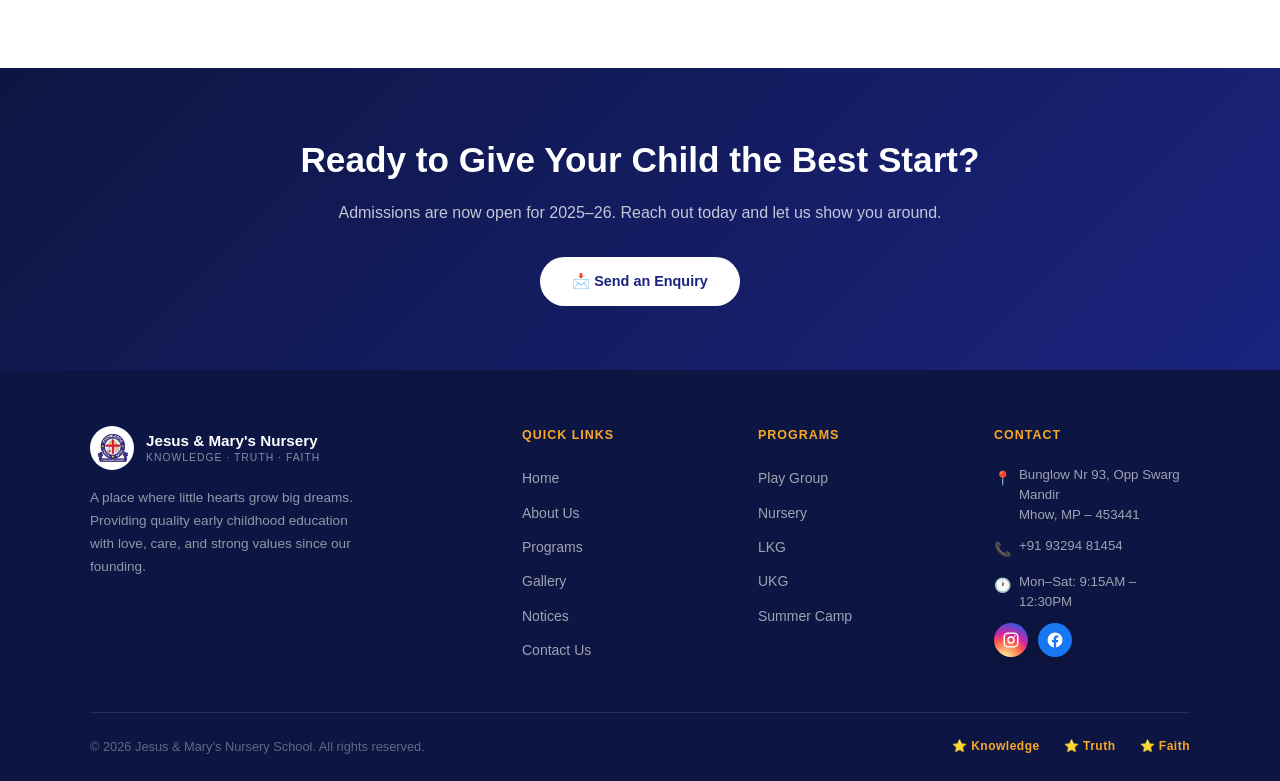
==== commit b642400d: "Add dynamic school notice board page with timeline view" ====
--- a/index.html
+++ b/index.html
@@ -33,6 +33,7 @@
         <div class="hero-btns">
           <a href="contact.html" class="btn btn-primary">✨ Enquire for Admission</a>
           <a href="about.html" class="btn-hero-outline">Learn More →</a>
+          <a href="notice.html" class="btn-hero-outline">School Notices →</a>
         </div>
       </div>
 
--- a/css/style.css
+++ b/css/style.css
@@ -348,6 +348,43 @@
   line-height: 1.5;
 }
 
+.footer-socials {
+  display: flex;
+  align-items: center;
+  gap: 0.6rem;
+  margin-top: 0.55rem;
+}
+
+.footer-social-icon {
+  width: 34px;
+  height: 34px;
+  border-radius: 50%;
+  display: inline-flex;
+  align-items: center;
+  justify-content: center;
+  transition: var(--transition);
+  box-shadow: 0 6px 16px rgba(0,0,0,0.2);
+}
+
+.footer-social-icon svg {
+  width: 18px;
+  height: 18px;
+  fill: #fff;
+}
+
+.footer-social-icon.instagram {
+  background: radial-gradient(circle at 30% 110%, #fdf497 0%, #fdf497 8%, #fd5949 45%, #d6249f 60%, #285AEB 90%);
+}
+
+.footer-social-icon.facebook {
+  background: #1877F2;
+}
+
+.footer-social-icon:hover {
+  transform: translateY(-2px) scale(1.04);
+  box-shadow: 0 10px 20px rgba(0,0,0,0.28);
+}
+
 .footer-bottom {
   display: flex;
   justify-content: space-between;
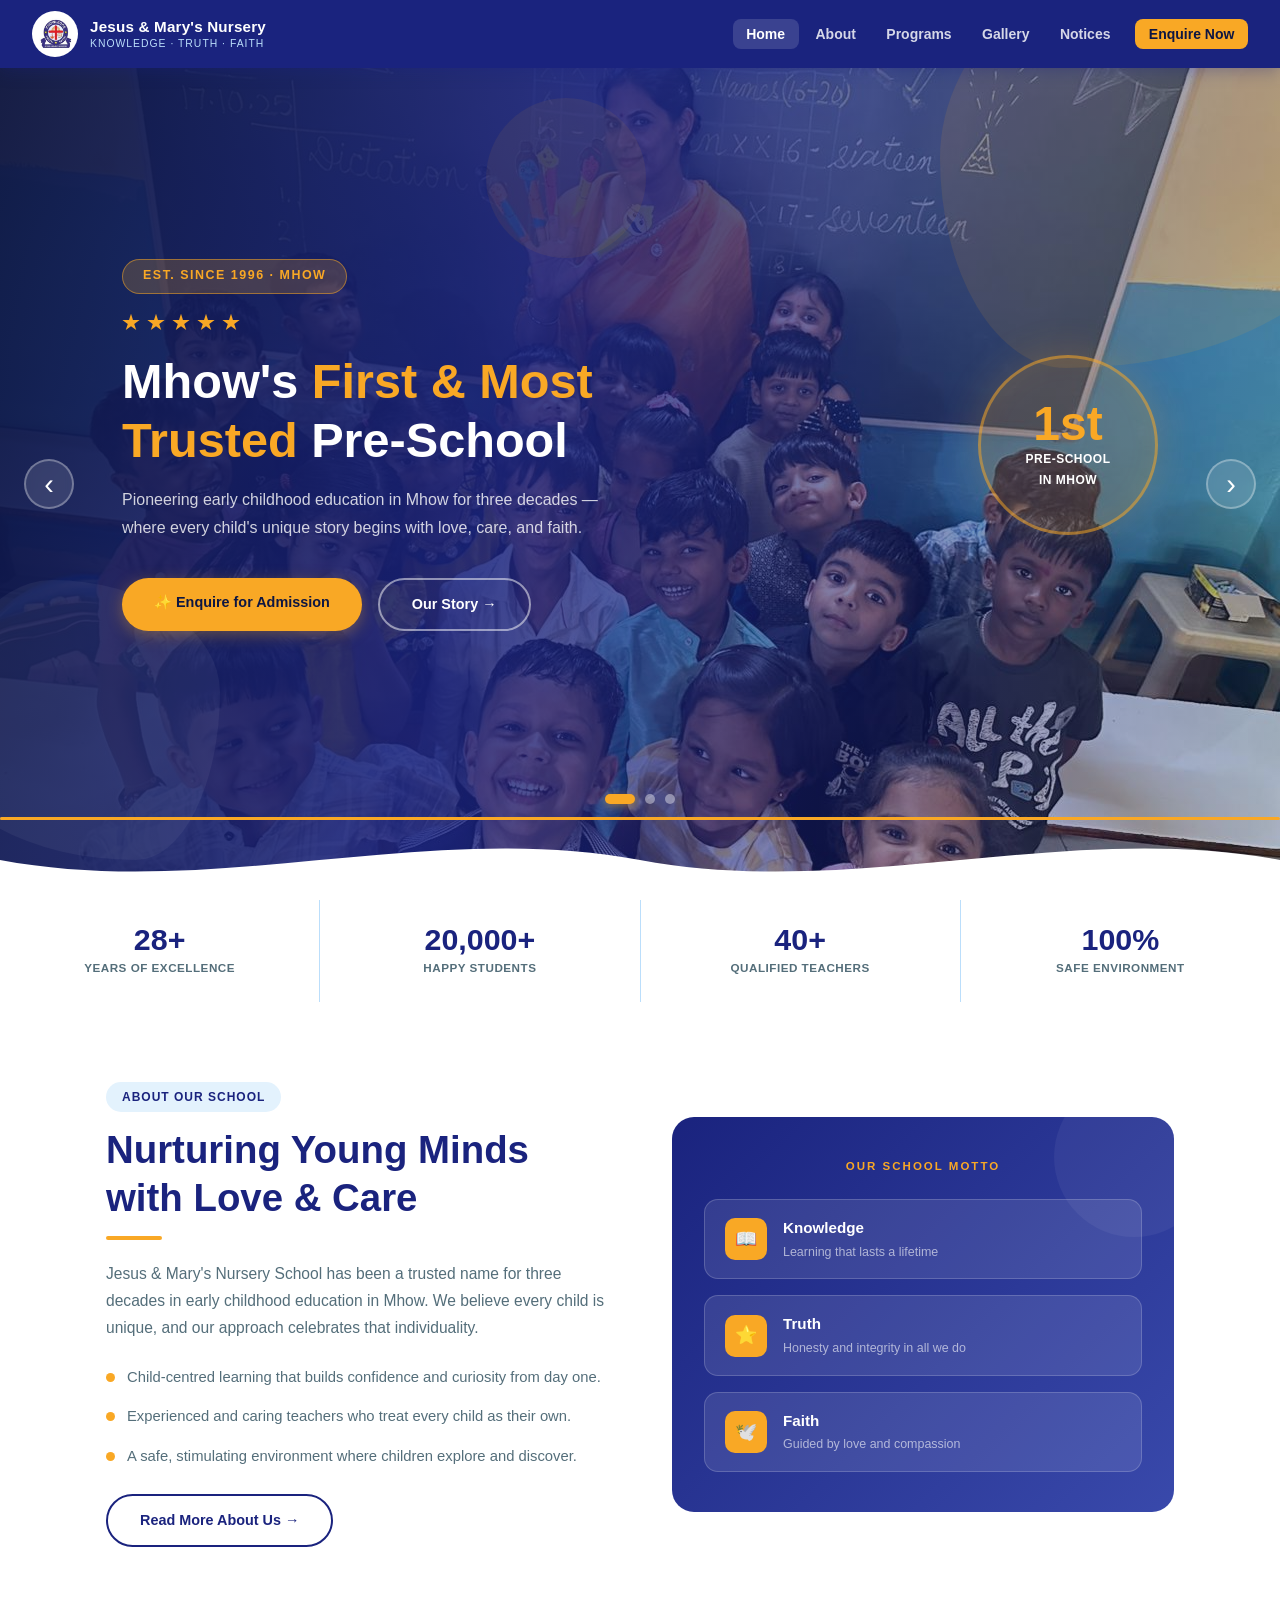
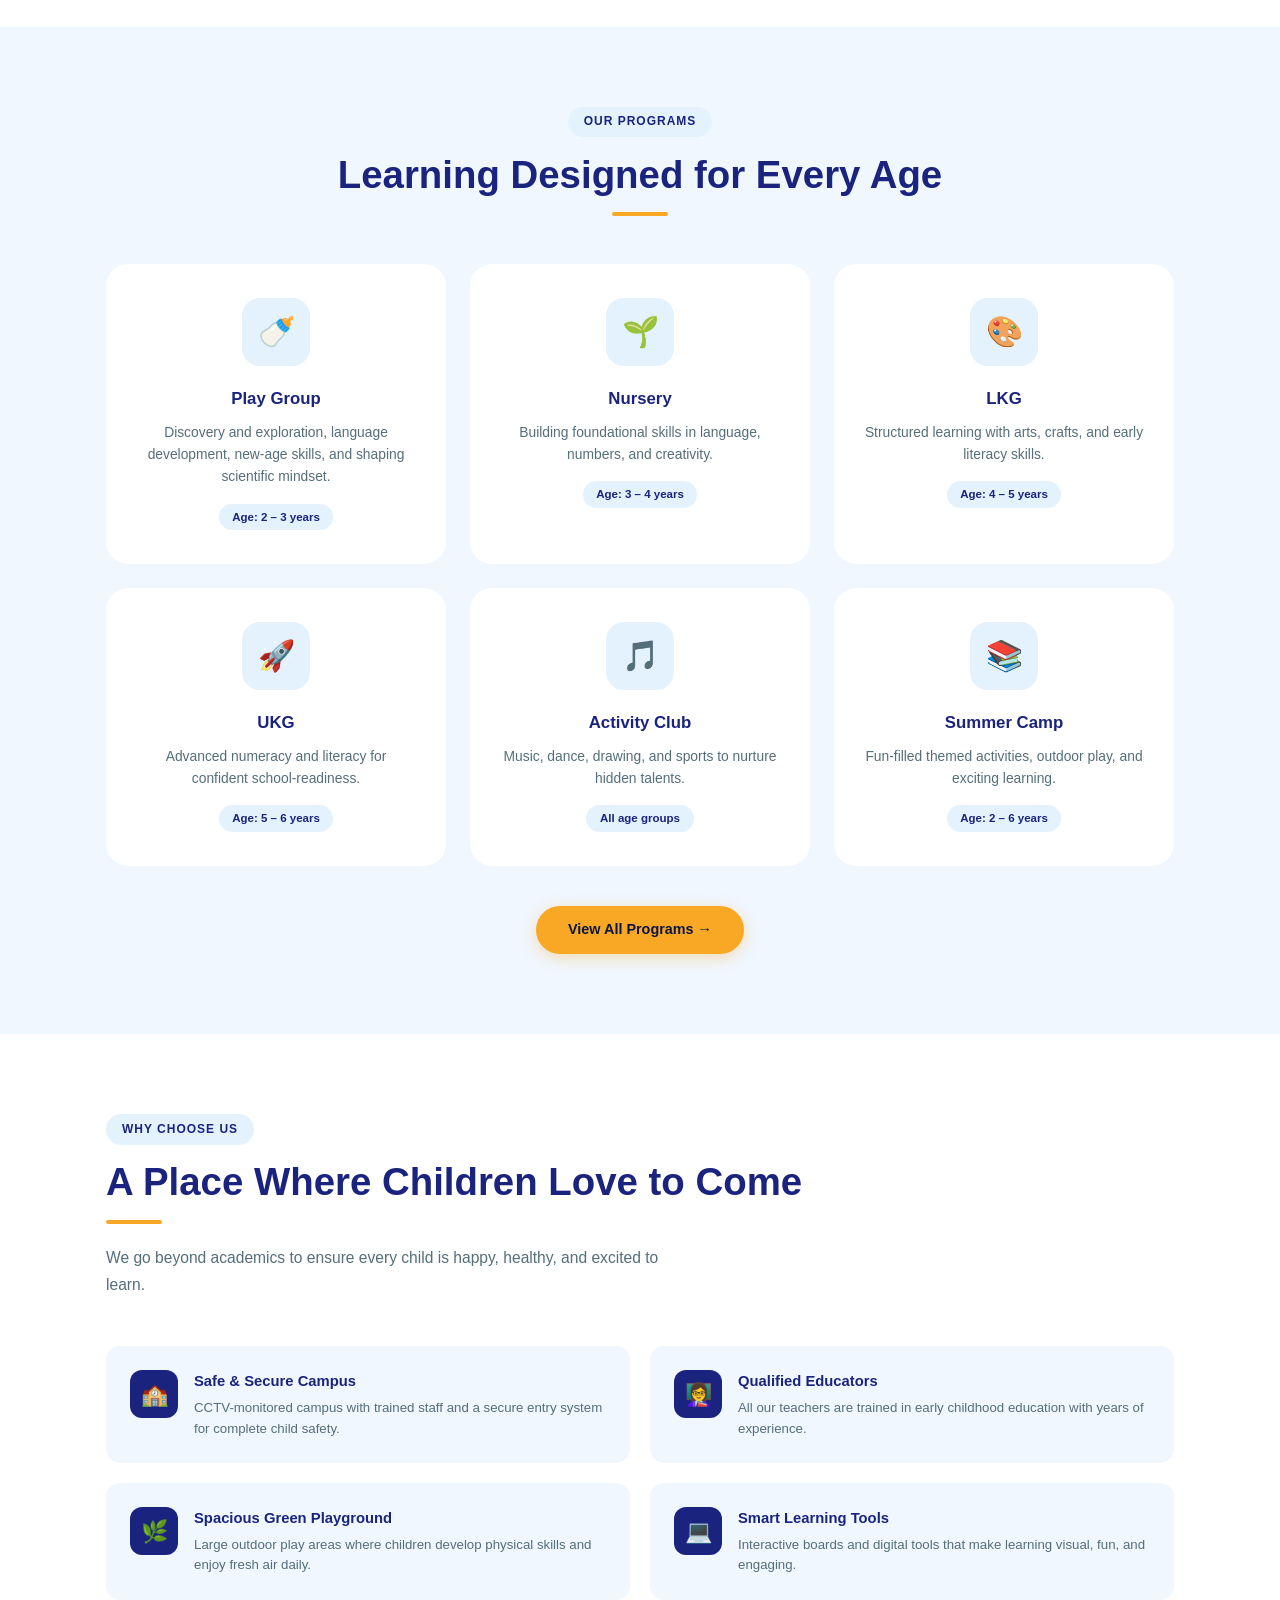
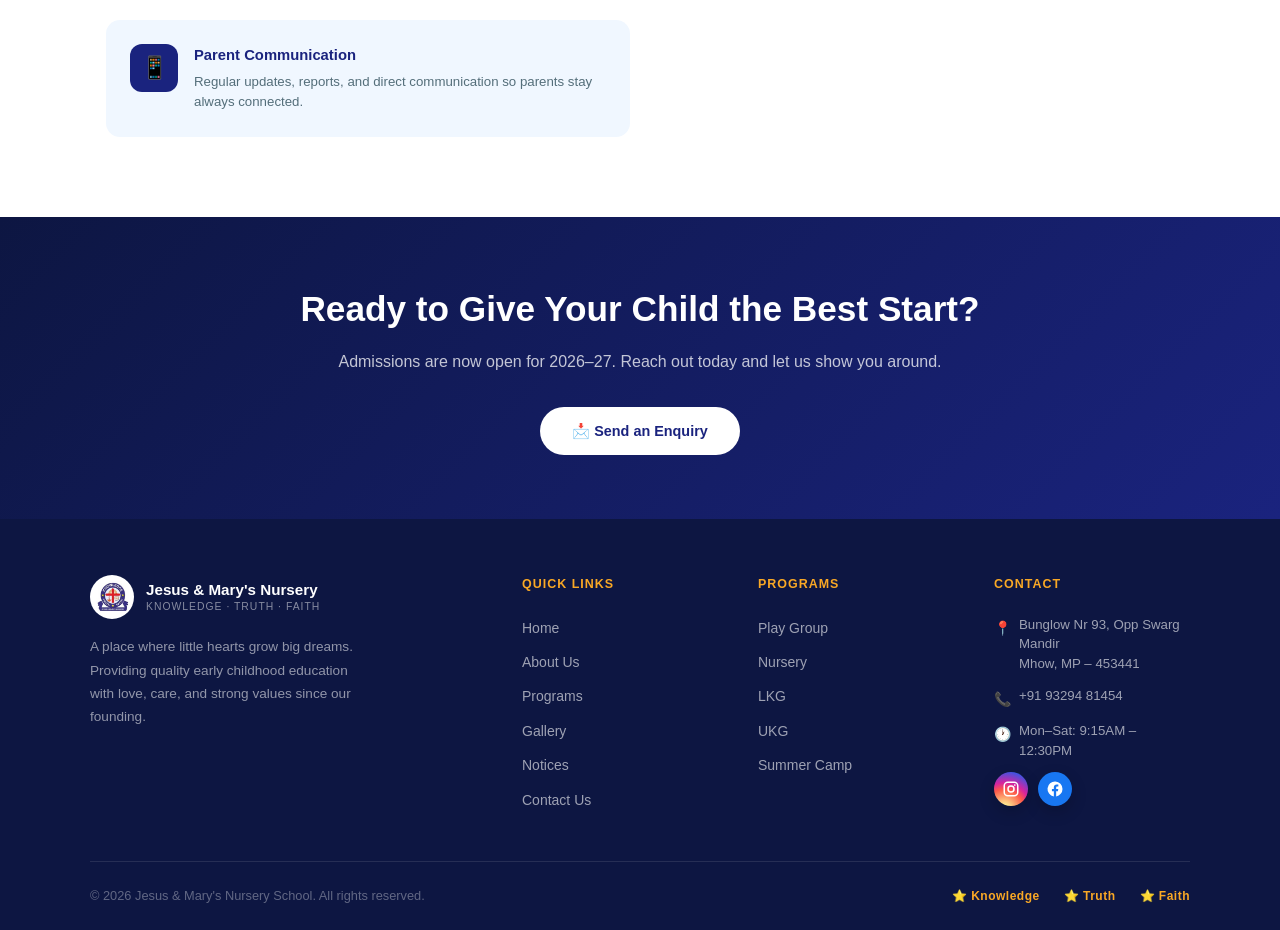
==== commit 98c2961e: "Slides" ====
--- a/index.html
+++ b/index.html
@@ -13,36 +13,120 @@
   <!-- Navbar injected by main.js -->
   <nav id="navbar"></nav>
 
-  <!-- ── HERO ── -->
-  <section class="hero">
-    <div class="hero-blob hero-blob-1"></div>
-    <div class="hero-blob hero-blob-2"></div>
-    <div class="hero-blob hero-blob-3"></div>
-
-    <div class="hero-inner">
-
-      <!-- LEFT: Text -->
-      <div class="hero-content">
-        <div class="hero-badge">Admissions Open 2025–26</div>
-        <div class="hero-stars">
-          <div class="star"></div><div class="star"></div><div class="star"></div>
-          <div class="star"></div><div class="star"></div>
-        </div>
-        <h1>Where Every Child's<br><em>Journey Begins</em></h1>
-        <p>A nurturing environment rooted in Knowledge, Truth, and Faith — where young minds grow, explore, and flourish every single day.</p>
-        <div class="hero-btns">
-          <a href="contact.html" class="btn btn-primary">✨ Enquire for Admission</a>
-          <a href="about.html" class="btn-hero-outline">Learn More →</a>
-          <a href="notice.html" class="btn-hero-outline">School Notices →</a>
-        </div>
-      </div>
-
-      <!-- RIGHT: Real child photo -->
-      <div class="hero-illustration">
-        <img src="images/hero-child.png" alt="Child threading colourful beads" class="hero-child-img">
-      </div>
-
-    </div>
+  <!-- ── HERO CAROUSEL ── -->
+  <section class="hero-carousel" id="heroCarousel">
+
+    <!-- Slide 1: First Preschool of Mhow -->
+    <div class="carousel-slide active" data-bg="images/gallery/Classroom/Classroom.jpeg">
+      <div class="slide-overlay"></div>
+      <div class="hero-blob hero-blob-1"></div>
+      <div class="hero-blob hero-blob-2"></div>
+      <div class="hero-blob hero-blob-3"></div>
+      <div class="slide-inner">
+        <div class="slide-content">
+          <div class="hero-badge">Est. Since 1996 · Mhow</div>
+          <div class="hero-stars">
+            <div class="star"></div><div class="star"></div><div class="star"></div>
+            <div class="star"></div><div class="star"></div>
+          </div>
+          <h1>Mhow's <em>First &amp; Most<br>Trusted</em> Pre-School</h1>
+          <p>Pioneering early childhood education in Mhow for three decades — where every child's unique story begins with love, care, and faith.</p>
+          <div class="hero-btns">
+            <a href="contact.html" class="btn btn-primary">✨ Enquire for Admission</a>
+            <a href="about.html" class="btn-hero-outline">Our Story →</a>
+          </div>
+        </div>
+        <div class="slide-badge-visual">
+          <div class="badge-circle">
+            <div class="badge-circle-inner">
+              <span class="badge-big">1st</span>
+              <span class="badge-small">Pre-School</span>
+              <span class="badge-small">in Mhow</span>
+            </div>
+          </div>
+        </div>
+      </div>
+    </div>
+
+    <!-- Slide 2: Admissions Open -->
+    <div class="carousel-slide" data-bg="images/gallery/1st Day of School/1st day.jpeg">
+      <div class="slide-overlay"></div>
+      <div class="hero-blob hero-blob-1"></div>
+      <div class="hero-blob hero-blob-2"></div>
+      <div class="hero-blob hero-blob-3"></div>
+      <div class="slide-inner">
+        <div class="slide-content">
+          <div class="hero-badge admissions-badge">🎉 Admissions Open 2026–27</div>
+          <div class="hero-stars">
+            <div class="star"></div><div class="star"></div><div class="star"></div>
+            <div class="star"></div><div class="star"></div>
+          </div>
+          <h1>Begin Your Child's<br><em>Journey With Us</em></h1>
+          <p>Seats are limited for Play Group, Nursery, LKG &amp; UKG. Secure your child's spot today and give them the best start in life.</p>
+          <div class="hero-btns">
+            <a href="contact.html" class="btn btn-primary">📩 Enquire Now</a>
+            <a href="programs.html" class="btn-hero-outline">View Programs →</a>
+          </div>
+        </div>
+        <div class="slide-badge-visual">
+          <div class="badge-circle admissions-circle">
+            <div class="badge-circle-inner">
+              <span class="badge-big" style="font-size:1.1rem;">2026</span>
+              <span class="badge-small">–27</span>
+              <span class="badge-small">Admissions</span>
+              <span class="badge-small">Open</span>
+            </div>
+          </div>
+        </div>
+      </div>
+    </div>
+
+    <!-- Slide 3: 30 Years of Excellence -->
+    <div class="carousel-slide" data-bg="images/gallery/Events/school event.jpeg">
+      <div class="slide-overlay"></div>
+      <div class="hero-blob hero-blob-1"></div>
+      <div class="hero-blob hero-blob-2"></div>
+      <div class="hero-blob hero-blob-3"></div>
+      <div class="slide-inner">
+        <div class="slide-content">
+          <div class="hero-badge">🏆 Celebrating 30+ Years</div>
+          <div class="hero-stars">
+            <div class="star"></div><div class="star"></div><div class="star"></div>
+            <div class="star"></div><div class="star"></div>
+          </div>
+          <h1>Three Decades of<br><em>Shaping Young Minds</em></h1>
+          <p>Over 20,000 happy students, 40+ qualified teachers, and a legacy built on Knowledge, Truth &amp; Faith. A tradition families trust.</p>
+          <div class="hero-btns">
+            <a href="about.html" class="btn btn-primary">🌟 Our Legacy</a>
+            <a href="gallery.html" class="btn-hero-outline">See Gallery →</a>
+          </div>
+        </div>
+        <div class="slide-badge-visual">
+          <div class="badge-circle legacy-circle">
+            <div class="badge-circle-inner">
+              <span class="badge-tiny">Celebrating</span>
+              <span class="badge-big">30+</span>
+              <span class="badge-small">Years of</span>
+              <span class="badge-small">Excellence</span>
+            </div>
+          </div>
+        </div>
+      </div>
+    </div>
+
+    <!-- Controls -->
+    <button class="carousel-arrow prev" id="carouselPrev" aria-label="Previous slide">&#8249;</button>
+    <button class="carousel-arrow next" id="carouselNext" aria-label="Next slide">&#8250;</button>
+
+    <!-- Dots -->
+    <div class="carousel-dots" id="carouselDots">
+      <button class="carousel-dot active" data-index="0" aria-label="Slide 1"></button>
+      <button class="carousel-dot" data-index="1" aria-label="Slide 2"></button>
+      <button class="carousel-dot" data-index="2" aria-label="Slide 3"></button>
+    </div>
+
+    <!-- Progress bar -->
+    <div class="carousel-progress"><div class="carousel-progress-bar" id="carouselProgress"></div></div>
 
     <!-- Wave bottom transition -->
     <div class="hero-wave-bottom">
@@ -231,12 +315,82 @@
   <section class="home-cta">
     <div class="container text-center">
       <h2>Ready to Give Your Child the Best Start?</h2>
-      <p>Admissions are now open for 2025–26. Reach out today and let us show you around.</p>
+      <p>Admissions are now open for 2026–27. Reach out today and let us show you around.</p>
       <a href="contact.html" class="btn btn-white">📩 Send an Enquiry</a>
     </div>
   </section>
 
   <footer id="footer"></footer>
   <script src="js/main.js"></script>
+  <script>
+    /* ── HERO CAROUSEL ── */
+    (function() {
+      const slides     = document.querySelectorAll('.carousel-slide');
+      const dots       = document.querySelectorAll('.carousel-dot');
+      const progress   = document.getElementById('carouselProgress');
+      const prevBtn    = document.getElementById('carouselPrev');
+      const nextBtn    = document.getElementById('carouselNext');
+      let current      = 0;
+      let timer        = null;
+      let progressTimer = null;
+      const DURATION   = 7000; // 7 seconds
+
+      // Set background images
+      slides.forEach(slide => {
+        const bg = slide.getAttribute('data-bg');
+        if (bg) slide.style.backgroundImage = `url('${bg}')`;
+      });
+
+      function goTo(index) {
+        slides[current].classList.remove('active');
+        dots[current].classList.remove('active');
+        current = (index + slides.length) % slides.length;
+        slides[current].classList.add('active');
+        dots[current].classList.add('active');
+        resetProgress();
+      }
+
+      function resetProgress() {
+        if (progress) {
+          progress.style.transition = 'none';
+          progress.style.width = '0%';
+          requestAnimationFrame(() => {
+            requestAnimationFrame(() => {
+              progress.style.transition = `width ${DURATION}ms linear`;
+              progress.style.width = '100%';
+            });
+          });
+        }
+      }
+
+      function startAuto() {
+        clearInterval(timer);
+        timer = setInterval(() => goTo(current + 1), DURATION);
+      }
+
+      prevBtn.addEventListener('click', () => { goTo(current - 1); startAuto(); });
+      nextBtn.addEventListener('click', () => { goTo(current + 1); startAuto(); });
+
+      dots.forEach(dot => {
+        dot.addEventListener('click', () => {
+          goTo(parseInt(dot.getAttribute('data-index')));
+          startAuto();
+        });
+      });
+
+      // Touch/swipe support
+      let touchStartX = 0;
+      const carousel = document.getElementById('heroCarousel');
+      carousel.addEventListener('touchstart', e => { touchStartX = e.touches[0].clientX; }, { passive: true });
+      carousel.addEventListener('touchend', e => {
+        const dx = e.changedTouches[0].clientX - touchStartX;
+        if (Math.abs(dx) > 50) { goTo(dx < 0 ? current + 1 : current - 1); startAuto(); }
+      }, { passive: true });
+
+      // Init
+      resetProgress();
+      startAuto();
+    })();
+  </script>
 </body>
 </html>
--- a/css/home.css
+++ b/css/home.css
@@ -4,20 +4,59 @@
 ═══════════════════════════════════════════════ */
 
 /* ══════════════════════════════════════════════
-   HERO — SPLIT LAYOUT
+   HERO CAROUSEL
 ══════════════════════════════════════════════ */
-.hero {
-  background: linear-gradient(135deg, var(--primary-dark) 0%, var(--primary) 55%, var(--primary-light) 100%);
-  padding: 3.5rem 2rem 0;
+.hero-carousel {
   position: relative;
+  width: 100%;
+  /* Fill viewport minus navbar (68px) — no scroll needed to see hero */
+  height: calc(100vh - 68px);
+  min-height: 560px;
+  max-height: 900px;
   overflow: hidden;
-  min-height: 620px;
+  background: var(--primary-dark);
+  /* Override global section { padding: 5rem 2rem } */
+  padding: 0 !important;
+  margin: 0;
+}
+
+/* ── Each slide ── */
+.carousel-slide {
+  position: absolute;
+  inset: 0;
+  background-size: cover;
+  background-position: center center;
+  opacity: 0;
+  transition: opacity 0.9s ease;
+  pointer-events: none;
+  padding-bottom: 0;
+}
+
+.carousel-slide.active {
+  opacity: 1;
+  pointer-events: auto;
+  /* stays absolute — carousel height drives layout */
+}
+
+/* ── Gradient overlay: heavy navy left → fades right so image shows ── */
+.slide-overlay {
+  position: absolute;
+  inset: 0;
+  background: linear-gradient(
+    105deg,
+    rgba(13,22,66,0.96) 0%,
+    rgba(26,35,126,0.88) 40%,
+    rgba(26,35,126,0.55) 65%,
+    rgba(13,22,66,0.25) 100%
+  );
+  z-index: 1;
 }
 
 /* ── Organic blob decorations ── */
 .hero-blob {
   position: absolute;
   pointer-events: none;
+  z-index: 2;
 }
 
 .hero-blob-1 {
@@ -49,20 +88,26 @@
   to   { transform: translate(12px, -18px) scale(1.04); }
 }
 
-/* ── Inner layout ── */
-.hero-inner {
+/* ── Inner layout (text left, badge right) ── */
+.slide-inner {
+  position: absolute;
+  inset: 0;
+  z-index: 3;
+  width: 100%;
   max-width: 1100px;
-  margin: 0 auto;
+  left: 50%;
+  transform: translateX(-50%);
+  padding: 2rem 2rem 110px;
   display: grid;
-  grid-template-columns: 52% 48%;
-  align-items: flex-end;
-  gap: 0;
-  position: relative;
-  z-index: 2;
-}
-
-/* ── LEFT: Text ── */
-.hero-content { padding-bottom: 5rem; padding-right: 2rem; }
+  grid-template-columns: 1fr auto;
+  align-items: center;
+  gap: 3rem;
+}
+
+/* ── LEFT: text content ── */
+.slide-content {
+  max-width: 560px;
+}
 
 .hero-badge {
   display: inline-block;
@@ -78,6 +123,12 @@
   margin-bottom: 1.25rem;
 }
 
+.admissions-badge {
+  background: rgba(249,168,37,0.3);
+  border-color: var(--gold);
+  font-size: 0.85rem;
+}
+
 .hero-stars {
   display: flex;
   gap: 7px;
@@ -90,7 +141,6 @@
   clip-path: polygon(50% 0%, 61% 35%, 98% 35%, 68% 57%, 79% 91%, 50% 70%, 21% 91%, 32% 57%, 2% 35%, 39% 35%);
   animation: twinkle 2s ease-in-out infinite alternate;
 }
-
 .star:nth-child(2) { animation-delay: 0.3s; }
 .star:nth-child(3) { animation-delay: 0.6s; }
 .star:nth-child(4) { animation-delay: 0.9s; }
@@ -101,7 +151,7 @@
   to   { opacity: 1;   transform: scale(1.1); }
 }
 
-.hero h1 {
+.carousel-slide h1 {
   font-family: 'Poppins', sans-serif;
   font-size: clamp(2rem, 3.8vw, 3.2rem);
   font-weight: 700;
@@ -110,12 +160,12 @@
   margin-bottom: 1rem;
 }
 
-.hero h1 em { color: var(--gold); font-style: normal; }
-
-.hero p {
-  color: rgba(255,255,255,0.78);
+.carousel-slide h1 em { color: var(--gold); font-style: normal; }
+
+.carousel-slide p {
+  color: rgba(255,255,255,0.80);
   font-size: 1rem;
-  max-width: 460px;
+  max-width: 480px;
   margin-bottom: 2.25rem;
   line-height: 1.75;
 }
@@ -143,38 +193,156 @@
   border-color: white;
 }
 
-/* ── RIGHT: Child photo ── */
-.hero-illustration {
-  position: relative;
-  display: flex;
-  align-items: flex-end;
-  justify-content: flex-end;
-  overflow: visible;
-}
-
-/* Rings off */
-.hero-ring { display: none; }
-
-/* ── Real child photo ── */
-.hero-child-img {
-  width: auto;
-  height: 580px;
-  max-height: 90vh;
-  object-fit: contain;
-  object-position: bottom right;
-  position: relative;
-  z-index: 2;
-  display: block;
-  margin-bottom: -2px;
-  margin-top: -50px;
-  filter: drop-shadow(-8px 0 32px rgba(0,0,0,0.20));
+/* ── RIGHT: decorative badge circle ── */
+.slide-badge-visual {
+  display: flex;
+  align-items: center;
+  justify-content: center;
+  flex-shrink: 0;
+}
+
+.badge-circle {
+  width: 180px; height: 180px;
+  border-radius: 50%;
+  background: rgba(249,168,37,0.18);
+  border: 3px solid rgba(249,168,37,0.5);
+  display: flex;
+  align-items: center;
+  justify-content: center;
+  animation: badgePulse 3s ease-in-out infinite;
+  box-shadow: 0 0 40px rgba(249,168,37,0.2), inset 0 0 30px rgba(249,168,37,0.05);
+}
+
+.admissions-circle {
+  background: rgba(249,168,37,0.22);
+  border-color: var(--gold);
+  box-shadow: 0 0 50px rgba(249,168,37,0.3);
+}
+
+.legacy-circle {
+  background: rgba(255,255,255,0.1);
+  border-color: rgba(255,255,255,0.4);
+  box-shadow: 0 0 40px rgba(255,255,255,0.1);
+}
+
+@keyframes badgePulse {
+  0%, 100% { transform: scale(1); box-shadow: 0 0 40px rgba(249,168,37,0.2); }
+  50%       { transform: scale(1.04); box-shadow: 0 0 60px rgba(249,168,37,0.35); }
+}
+
+.badge-circle-inner {
+  text-align: center;
+  display: flex;
+  flex-direction: column;
+  align-items: center;
+  gap: 2px;
+}
+
+.badge-tiny {
+  color: rgba(255,255,255,0.7);
+  font-size: 0.65rem;
+  font-weight: 700;
+  text-transform: uppercase;
+  letter-spacing: 1px;
+}
+
+.badge-big {
+  color: var(--gold);
+  font-family: 'Poppins', sans-serif;
+  font-size: 3rem;
+  font-weight: 800;
+  line-height: 1;
+}
+
+.badge-small {
+  color: white;
+  font-size: 0.75rem;
+  font-weight: 700;
+  text-transform: uppercase;
+  letter-spacing: 0.5px;
+}
+
+/* ── Navigation arrows ── */
+.carousel-arrow {
+  position: absolute;
+  top: 50%;
+  transform: translateY(-50%);
+  z-index: 10;
+  background: rgba(255,255,255,0.12);
+  border: 2px solid rgba(255,255,255,0.3);
+  color: white;
+  width: 50px; height: 50px;
+  border-radius: 50%;
+  font-size: 1.8rem;
+  line-height: 1;
+  cursor: pointer;
+  transition: var(--transition);
+  display: flex;
+  align-items: center;
+  justify-content: center;
+  backdrop-filter: blur(4px);
+}
+
+.carousel-arrow:hover {
+  background: var(--gold);
+  border-color: var(--gold);
+  color: var(--primary-dark);
+  transform: translateY(-50%) scale(1.1);
+}
+
+.carousel-arrow.prev { left: 1.5rem; }
+.carousel-arrow.next { right: 1.5rem; }
+
+/* ── Navigation dots ── */
+.carousel-dots {
+  position: absolute;
+  bottom: 96px;   /* above the wave */
+  left: 50%;
+  transform: translateX(-50%);
+  z-index: 10;
+  display: flex;
+  gap: 10px;
+}
+
+.carousel-dot {
+  width: 10px; height: 10px;
+  border-radius: 50%;
+  background: rgba(255,255,255,0.4);
+  border: none;
+  cursor: pointer;
+  transition: var(--transition);
+  padding: 0;
+}
+
+.carousel-dot.active {
+  background: var(--gold);
+  width: 30px;
+  border-radius: 5px;
+  box-shadow: 0 2px 8px rgba(249,168,37,0.5);
+}
+
+/* ── Progress bar ── */
+.carousel-progress {
+  position: absolute;
+  bottom: 80px;
+  left: 0; right: 0;
+  height: 3px;
+  background: rgba(255,255,255,0.15);
+  z-index: 10;
+}
+
+.carousel-progress-bar {
+  height: 100%;
+  width: 0%;
+  background: var(--gold);
+  border-radius: 2px;
 }
 
 /* ── Wave bottom ── */
 .hero-wave-bottom {
-  position: relative;
-  z-index: 2;
-  margin-top: -2px;
+  position: absolute;
+  bottom: 0; left: 0; right: 0;
+  z-index: 5;
   line-height: 0;
 }
 
@@ -438,16 +606,34 @@
 }
 
 @media (max-width: 768px) {
-  .hero { padding: 3rem 1.5rem 0; min-height: auto; }
-  .hero-inner { grid-template-columns: 1fr; text-align: center; }
-  .hero-content { padding-bottom: 1.5rem; }
-  .hero-content p { max-width: 100%; }
+  .hero-carousel {
+    height: calc(100vh - 68px);
+    min-height: 500px;
+  }
+
+  .slide-inner {
+    grid-template-columns: 1fr;
+    padding: 1.5rem 1.5rem 110px;
+    text-align: center;
+    gap: 1rem;
+    /* reset absolute centering for mobile */
+    left: 0;
+    transform: none;
+    max-width: 100%;
+    justify-items: center;
+  }
+
+  .slide-content { max-width: 100%; }
+  .carousel-slide p { max-width: 100%; }
   .hero-btns { justify-content: center; }
   .hero-stars { justify-content: center; }
-  .hero-illustration { overflow: hidden; max-height: 340px; }
-  .hero-child-img { height: 340px; max-height: 340px; width: auto; }
-  .hero-ring-1 { width: 260px; height: 260px; }
-  .hero-ring-2 { width: 200px; height: 200px; }
+
+  .slide-badge-visual { display: none; }
+
+  .carousel-arrow { display: none; }
+
+  .carousel-dots { bottom: 88px; }
+
   .about-grid { grid-template-columns: 1fr; gap: 2.5rem; }
   .features-grid { grid-template-columns: 1fr; }
 }
@@ -455,5 +641,5 @@
 @media (max-width: 480px) {
   .programs-grid { grid-template-columns: 1fr; }
   .stat-item { padding: 1.25rem 1rem; }
-  .hero h1 { font-size: 1.75rem; }
-}
+  .carousel-slide h1 { font-size: 1.75rem; }
+}
